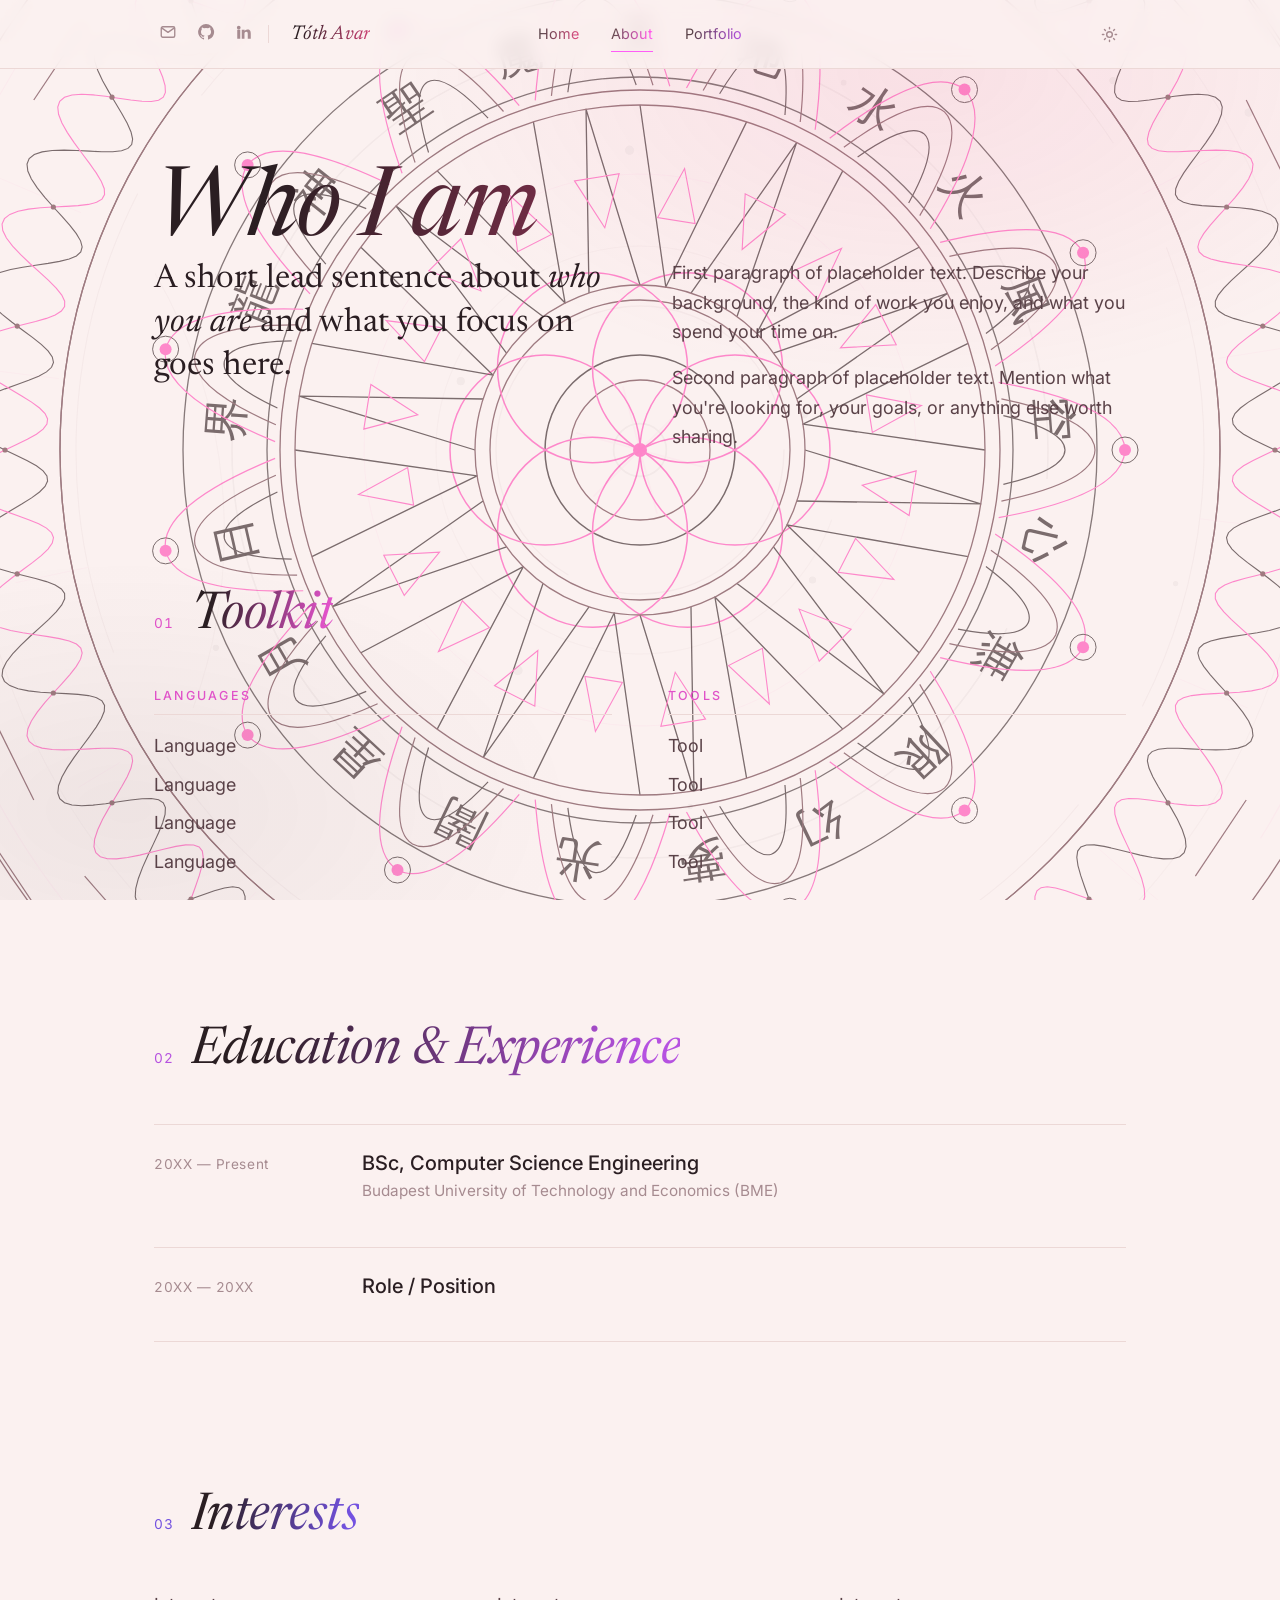
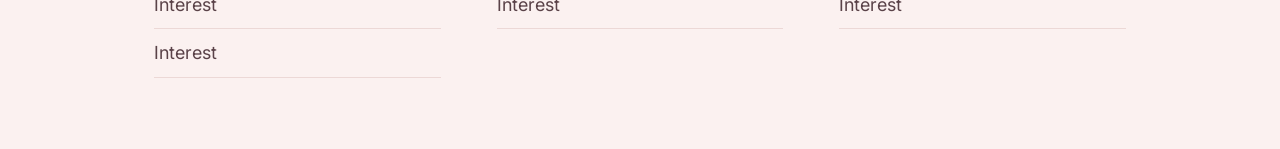
==== about.html @ 6d7e5e9f "feat: split into multi-page site and refine header, gradients, footer Restructure the single-page po" ====
<!DOCTYPE html>
<html lang="en">

<head>
  <meta charset="UTF-8" />
  <meta name="viewport" content="width=device-width, initial-scale=1.0" />
  <meta name="description"
    content="About Tóth Avar — Computer Science Engineering student at BME. Background and toolkit." />
  <title>About — Tóth Avar</title>

  <!-- Set the theme before first paint to avoid a flash of the wrong
       mode. Uses the saved choice, else the OS preference. -->
  <script>
    (function () {
      try {
        var saved = localStorage.getItem("theme");
        var dark = saved
          ? saved === "dark"
          : window.matchMedia("(prefers-color-scheme: dark)").matches;
        document.documentElement.setAttribute(
          "data-theme",
          dark ? "dark" : "light"
        );
      } catch (e) {
        document.documentElement.setAttribute("data-theme", "light");
      }
    })();
  </script>

  <!-- Fonts: Newsreader (italic serif display) + Inter (geometric sans body) -->
  <link rel="preconnect" href="https://fonts.googleapis.com" />
  <link rel="preconnect" href="https://fonts.gstatic.com" crossorigin />
  <link
    href="https://fonts.googleapis.com/css2?family=Inter:wght@400;500;600&family=Newsreader:ital,opsz,wght@1,6..72,400;1,6..72,500;0,6..72,400&display=swap"
    rel="stylesheet" />

  <link rel="stylesheet" href="css/styles.css" />
</head>

<body>
  <!-- Skip link for accessibility -->
  <a class="skip-link" href="#main">Skip to content</a>

  <!-- Ambient palette-matched mandala background, fills the viewport. -->
  <div class="bg-field" aria-hidden="true">
    <div class="mandala">
      <div class="ring ring-1"></div>
      <div class="ring ring-2"></div>
      <div class="ring ring-glyphs"></div>
      <div class="ring ring-3"></div>
      <div class="ring ring-4"></div>
    </div>
    <div class="bg-accent"></div>
  </div>

  <!-- ===== Header / Nav ===== -->
  <header class="site-header" id="top">
    <div class="wrap header-inner">
      <div class="header-left">
        <!-- Quick contact links, kept to the left of the name. -->
        <ul class="header-contact" aria-label="Contact">
          <li>
            <a href="mailto:you@example.com" aria-label="Email" title="you@example.com">
              <svg viewBox="0 0 24 24" width="18" height="18" fill="none" stroke="currentColor" stroke-width="1.8"
                stroke-linecap="round" stroke-linejoin="round" aria-hidden="true">
                <rect x="3" y="5" width="18" height="14" rx="2" />
                <path d="M3.5 6.5l8.5 6 8.5-6" />
              </svg>
            </a>
          </li>
          <li>
            <a href="https://github.com/" target="_blank" rel="noopener" aria-label="GitHub" title="GitHub">
              <svg viewBox="0 0 24 24" width="18" height="18" fill="currentColor" aria-hidden="true">
                <path
                  d="M12 1.5a10.5 10.5 0 0 0-3.32 20.47c.52.1.71-.23.71-.5v-1.76c-2.9.63-3.52-1.4-3.52-1.4-.47-1.2-1.16-1.52-1.16-1.52-.95-.65.07-.64.07-.64 1.05.08 1.6 1.08 1.6 1.08.94 1.6 2.46 1.14 3.06.87.1-.68.37-1.14.67-1.4-2.32-.26-4.76-1.16-4.76-5.16 0-1.14.4-2.07 1.08-2.8-.11-.26-.47-1.33.1-2.76 0 0 .88-.28 2.88 1.07a10 10 0 0 1 5.24 0c2-1.35 2.88-1.07 2.88-1.07.57 1.43.21 2.5.1 2.76.67.73 1.07 1.66 1.07 2.8 0 4.01-2.44 4.89-4.77 5.15.38.33.72.97.72 1.96v2.9c0 .28.19.61.72.5A10.5 10.5 0 0 0 12 1.5z" />
              </svg>
            </a>
          </li>
          <li>
            <a href="https://www.linkedin.com/" target="_blank" rel="noopener" aria-label="LinkedIn" title="LinkedIn">
              <svg viewBox="0 0 24 24" width="18" height="18" fill="currentColor" aria-hidden="true">
                <path
                  d="M4.98 3.5a2.5 2.5 0 1 1 0 5 2.5 2.5 0 0 1 0-5zM3 9h4v12H3zM9 9h3.8v1.64h.05c.53-1 1.83-2.06 3.76-2.06C20.4 8.58 21 10.9 21 14.1V21h-4v-6.1c0-1.46-.03-3.34-2.03-3.34-2.03 0-2.34 1.59-2.34 3.23V21H9z" />
              </svg>
            </a>
          </li>
        </ul>
        <a class="brand gradient-text" href="index.html">
          Tóth Avar
        </a>
      </div>
      <nav class="nav" aria-label="Primary">
        <a href="index.html">Home</a>
        <a href="about.html" aria-current="page">About</a>
        <a href="portfolio.html">Portfolio</a>
      </nav>

      <!-- Theme toggle: compact single-icon button (sun in light mode,
           moon in dark mode) -->
      <button type="button" id="theme-toggle" class="theme-toggle" role="switch" aria-checked="false"
        aria-label="Toggle dark mode" title="Toggle dark mode">
        <span class="theme-toggle-track">
          <span class="theme-toggle-icon theme-toggle-sun" aria-hidden="true">
            <svg viewBox="0 0 24 24" width="17" height="17" fill="none" stroke="currentColor" stroke-width="2"
              stroke-linecap="round">
              <circle cx="12" cy="12" r="4" />
              <path d="M12 2v2M12 20v2M4.9 4.9l1.4 1.4M17.7 17.7l1.4 1.4
                       M2 12h2M20 12h2M4.9 19.1l1.4-1.4M17.7 6.3l1.4-1.4" />
            </svg>
          </span>
          <span class="theme-toggle-icon theme-toggle-moon" aria-hidden="true">
            <svg viewBox="0 0 24 24" width="16" height="16" fill="none" stroke="currentColor" stroke-width="2"
              stroke-linecap="round" stroke-linejoin="round">
              <path d="M21 12.8A9 9 0 1 1 11.2 3a7 7 0 0 0 9.8 9.8z" />
            </svg>
          </span>
        </span>
      </button>
    </div>
  </header>

  <main id="main">
    <!-- ===== About (page intro doubles as the first section — one
         heading, no redundant eyebrow / inner card header) ===== -->
    <section class="page-head wrap" id="about" aria-labelledby="page-title">
      <h1 class="page-title gradient-text reveal italic" id="page-title">Who I am</h1>
      <div class="about-grid">
        <p class="about-lead reveal reveal-left">
          <!-- PLACEHOLDER: a one-sentence summary of who you are. -->
          A short lead sentence about <em>who you are</em> and what you focus
          on goes here.
        </p>
        <div class="about-body reveal reveal-right">
          <p>
            <!-- PLACEHOLDER: first paragraph — your background and interests. -->
            First paragraph of placeholder text. Describe your background, the
            kind of work you enjoy, and what you spend your time on.
          </p>
          <p>
            <!-- PLACEHOLDER: second paragraph — goals or what you're after. -->
            Second paragraph of placeholder text. Mention what you're looking
            for, your goals, or anything else worth sharing.
          </p>
        </div>
      </div>
    </section>

    <!-- ===== Toolkit ===== -->
    <section class="section wrap" id="toolkit" aria-labelledby="toolkit-title">
      <div class="section-head">
        <span class="section-no">01</span>
        <h2 class="section-title gradient-text" id="toolkit-title">Toolkit</h2>
      </div>
      <div class="toolkit">
        <!-- PLACEHOLDER: replace each item below with your own. -->
        <div class="toolkit-col reveal reveal-scale">
          <h3 class="toolkit-label">Languages</h3>
          <ul>
            <!-- PLACEHOLDER: list your languages, one per line. -->
            <li>Language</li>
            <li>Language</li>
            <li>Language</li>
            <li>Language</li>
          </ul>
        </div>
        <div class="toolkit-col reveal reveal-scale">
          <h3 class="toolkit-label">Tools</h3>
          <ul>
            <!-- PLACEHOLDER: list your tools, one per line. -->
            <li>Tool</li>
            <li>Tool</li>
            <li>Tool</li>
            <li>Tool</li>
          </ul>
        </div>
      </div>
    </section>

    <!-- ===== Education ===== -->
    <section class="section wrap" id="education" aria-labelledby="education-title">
      <div class="section-head">
        <span class="section-no">02</span>
        <h2 class="section-title gradient-text" id="education-title">Education &amp; Experience</h2>
      </div>
      <ul class="timeline">
        <li class="timeline-item reveal">
          <div class="timeline-when">20XX — Present</div>
          <div class="timeline-what">
            <h3>BSc, Computer Science Engineering</h3>
            <p class="muted">Budapest University of Technology and Economics (BME)</p>
            <p><!-- PLACEHOLDER: coursework highlights, GPA, focus areas --></p>
          </div>
        </li>
        <li class="timeline-item reveal">
          <div class="timeline-when">20XX — 20XX</div>
          <div class="timeline-what">
            <h3>Role / Position</h3>
            <p class="muted"><!-- PLACEHOLDER: organisation name --></p>
            <p><!-- PLACEHOLDER: what you did and what you learned --></p>
          </div>
        </li>
      </ul>
    </section>

    <!-- ===== Interests ===== -->
    <section class="section wrap" id="interests" aria-labelledby="interests-title">
      <div class="section-head">
        <span class="section-no">03</span>
        <h2 class="section-title gradient-text" id="interests-title">Interests</h2>
      </div>
      <ul class="interests reveal">
        <!-- PLACEHOLDER: list your interests, one per line. -->
        <li>Interest</li>
        <li>Interest</li>
        <li>Interest</li>
        <li>Interest</li>
      </ul>
    </section>
  </main>

  <script src="js/main.js"></script>
</body>

</html>
---- css/styles.css ----
/* ============================================================
   Tóth Avar — Portfolio
   Palette: warm beige / off-white, near-black text, high contrast
   Type: Newsreader (italic serif display) + Inter (sans body)
   ============================================================ */

/* Registered custom property so the accent hue can be smoothly
   interpolated in a keyframe (plain --vars can't tween). */
@property --accent-hue {
  syntax: "<number>";
  inherits: true;
  initial-value: 338;
}

:root {
  /* Color — soft blush / rose, inspired by a pale pink spell-circle.
     Warm near-white base with a faint pink cast, rose-tinted neutrals. */
  --bg: #FBF1F0;
  /* pale blush white */
  --bg-alt: #FEF8F7;
  /* lifted near-white, faint pink */
  --ink: #2A1E22;
  /* deep plum-black, high contrast */
  --ink-soft: #5A4248;
  /* soft mauve-charcoal */
  --muted: #A68B90;
  /* dusty rose-grey for secondary text */
  --line: #ECD8D6;
  /* pale rose hairline */

  /* Living accent: a vivid pink/magenta inspired by the pink->red->blue
     gradient artwork. Base sits around hue 338 (hot pink/magenta) and
     drifts between magenta, red and blush over minutes. */
  --accent-hue: 338;
  --accent-sat: 82%;
  --accent-light: 60%;
  --accent: hsl(var(--accent-hue) var(--accent-sat) var(--accent-light));

  /* Secondary accents, echoing the artwork's full sweep:
     --accent-2: the cool blue-violet from the bottom corner.
     --accent-3: the warm red/coral from the right side.
     Both derive from the drifting hue so they shift in sympathy with
     the primary accent instead of looking pinned-on. */
  --accent-2: hsl(calc(var(--accent-hue) + 250) 78% 62%);
  /* blue-violet */
  --accent-3: hsl(calc(var(--accent-hue) + 20) 85% 60%);
  /* red / coral */
  --accent-soft: hsl(var(--accent-hue) 70% 95%);
  /* pale pink wash */

  /* Type */
  --serif: "Newsreader", Georgia, "Times New Roman", serif;
  --sans: "Inter", system-ui, -apple-system, "Segoe UI", sans-serif;

  /* Layout */
  --maxw: 1100px;
  --gutter: clamp(1.25rem, 5vw, 4rem);

  /* Motion */
  --ease: cubic-bezier(0.22, 1, 0.36, 1);

  /* How long the light <-> dark color crossfade takes */
  --theme-fade: 0.6s;

  color-scheme: light;

  /* The slow hue drift that makes the whole accent palette feel alive. */
  animation: accentDrift 48s ease-in-out infinite alternate;
}

/* ---------- Dark mode ----------
   Palette drawn from the gothic artwork: blackened base, deep oxblood
   reds, and bone/silver line work. High contrast preserved. */
[data-theme="dark"] {
  --bg: #0D0A0B;
  /* near-black, faint warm tint */
  --bg-alt: #16100F;
  /* slightly lifted panel black */
  --ink: #ECE4E2;
  /* bone / silver-white text */
  --ink-soft: #B9A9A6;
  /* dimmed warm grey for secondary text */
  --muted: #6E5B59;
  /* muted mauve-grey */
  --line: #3A2A2A;
  /* dark oxblood hairline */

  /* Deep oxblood crimson, also drifting but kept dark + rich. */
  --accent-hue: 0;
  --accent-sat: 53%;
  --accent-light: 36%;

  /* Dark-mode secondaries: a dusky steel-teal and an antique gold, both
     muted to sit quietly against the near-black gothic palette. */
  --accent-2: hsl(calc(var(--accent-hue) + 185) 24% 52%);
  /* dusky teal */
  --accent-3: hsl(calc(var(--accent-hue) + 36) 46% 52%);
  /* antique gold */
  --accent-soft: hsl(var(--accent-hue) 30% 14%);
  /* dark tinted wash */

  color-scheme: dark;
}

/* The hue sweeps gently in each theme's own neighbourhood, so it never
   leaves the intended palette — just breathes within it. Light mode now
   drifts through the rose range (blush -> rose -> coral). */
@keyframes accentDrift {
  0% {
    --accent-hue: 330;
  }

  50% {
    --accent-hue: 344;
  }

  100% {
    --accent-hue: 356;
  }
}

[data-theme="dark"] {
  animation: accentDriftDark 60s ease-in-out infinite alternate;
}

@keyframes accentDriftDark {
  0% {
    --accent-hue: 356;
  }

  50% {
    --accent-hue: 12;
  }

  100% {
    --accent-hue: 350;
  }
}

@media (prefers-reduced-motion: reduce) {

  :root,
  [data-theme="dark"] {
    animation: none;
  }
}

/* ---------- Reset ---------- */
*,
*::before,
*::after {
  box-sizing: border-box;
}

html {
  scroll-behavior: smooth;
  -webkit-text-size-adjust: 100%;
}

body {
  margin: 0;
  background: var(--bg);
  color: var(--ink);
  font-family: var(--sans);
  font-size: clamp(1rem, 0.95rem + 0.3vw, 1.125rem);
  line-height: 1.65;
  -webkit-font-smoothing: antialiased;
  text-rendering: optimizeLegibility;
  position: relative;
  transition: background-color var(--theme-fade) var(--ease),
    color var(--theme-fade) var(--ease);
}

/* Smoothly crossfade every element's color-ish properties when the
   theme flips. Kept to color/background/border so it never fights the
   existing transform/opacity transitions on buttons, links, etc. */
.theme-transition * {
  transition: background-color var(--theme-fade) var(--ease),
    color var(--theme-fade) var(--ease),
    border-color var(--theme-fade) var(--ease),
    fill var(--theme-fade) var(--ease),
    stroke var(--theme-fade) var(--ease),
    filter var(--theme-fade) var(--ease),
    box-shadow var(--theme-fade) var(--ease) !important;
}

/* ---------- Ambient background layer ---------- */
/* Palette-matched SVG mandala, barely visible, that fills the whole
   viewport and rotates slowly. A warm gradient wash on top keeps the
   beige from ever feeling flat. */
.bg-field {
  position: fixed;
  inset: 0;
  z-index: -1;
  pointer-events: none;
  overflow: hidden;
}

/* Primary mandala: a stack of four concentric ring layers. Each ring
   SVG shares the same canvas and center, so stacked and centered they
   align into one mandala — but each rotates at its own speed. Inner
   rings spin fast, outer rings slow, for differential rotation. */
.mandala {
  position: absolute;
  /* Square box sized to the larger viewport axis so the mandala always
     fills the screen while staying whole and centered. */
  width: 125vmax;
  height: 125vmax;
  top: 50%;
  left: 50%;
  margin-top: -62.5vmax;
  margin-left: -62.5vmax;
  /* Overall opacity knocks the whole mandala back a bit, so the circles
     and line work read fainter on top of each ring's own pulsing. */
  opacity: 0.62;
  transition: filter var(--theme-fade) var(--ease);
}

/* The mandala SVGs are drawn in a warm (terracotta/charcoal) palette.
   A retint filter recolors the whole thing to match the theme, and the
   hue-rotate inside it is ANIMATED so the mandala's colors slowly cycle
   and drift from one tone to another over time. */
[data-theme="light"] .mandala {
  filter: sepia(0.5) saturate(3.4) hue-rotate(300deg) brightness(1.03);
  animation: mandalaHueLight 54s linear infinite;
}

[data-theme="dark"] .mandala {
  filter: invert(1) sepia(0.5) saturate(2.4) hue-rotate(300deg) brightness(0.95);
  animation: mandalaHueDark 64s linear infinite;
}

/* The accent mandala keeps its slow counter-rotation AND gets the hue
   cycle — two animations run together (one drives transform, the other
   filter), so they don't conflict. */
[data-theme="light"] .bg-accent {
  filter: sepia(0.5) saturate(3.4) hue-rotate(300deg) brightness(1.03);
  animation: bgDriftReverse 140s linear infinite,
    mandalaHueLight 54s linear infinite;
}

[data-theme="dark"] .bg-accent {
  filter: invert(1) sepia(0.5) saturate(2.4) hue-rotate(300deg) brightness(0.95);
  animation: bgDriftReverse 140s linear infinite,
    mandalaHueDark 64s linear infinite;
}

/* Sweep the hue-rotate through a full turn so every gradient and stroke
   in the mandala gradually shifts around the color wheel, then loops.
   The base retint (sepia/saturate/brightness) is kept constant. */
@keyframes mandalaHueLight {
  from {
    filter: sepia(0.5) saturate(3.4) hue-rotate(260deg) brightness(1.03);
  }

  to {
    filter: sepia(0.5) saturate(3.4) hue-rotate(620deg) brightness(1.03);
  }
}

@keyframes mandalaHueDark {
  from {
    filter: invert(1) sepia(0.5) saturate(2.4) hue-rotate(260deg) brightness(0.95);
  }

  to {
    filter: invert(1) sepia(0.5) saturate(2.4) hue-rotate(620deg) brightness(0.95);
  }
}

.bg-accent {
  transition: filter var(--theme-fade) var(--ease),
    opacity var(--theme-fade) var(--ease);
}

/* Each ring both spins (rotation) and pulses (opacity). The two
   animations run on different, non-harmonic durations so a ring is
   almost never at the same phase twice, and the four rings are offset
   from each other — together that reads as irregular "waves" of
   transparency washing through the mandala rather than a unified fade.
   Baseline opacity also steps down outward, so the rim stays fainter. */
.ring {
  position: absolute;
  inset: 0;
  background-size: contain;
  background-position: center;
  background-repeat: no-repeat;
  transform-origin: center center;
  animation-timing-function: linear, ease-in-out;
  animation-iteration-count: infinite, infinite;
  animation-direction: normal, alternate;
  will-change: transform, opacity;
}

/* Inner -> fast spin, outer -> slow spin.
   Opacity: inner brighter, outer fainter; each ring pulses on its own
   cycle with a unique delay so the peaks never line up. */
.ring-1 {
  background-image: url("../assets/mandala-l1.svg");
  animation-name: spin, pulse1;
  animation-duration: 55s, 11s;
  animation-delay: 0s, 0s;
}

.ring-2 {
  background-image: url("../assets/mandala-l2.svg");
  animation-name: spin, pulse2;
  animation-duration: 95s, 15s;
  animation-delay: 0s, -4s;
}

/* Ring of decorative CJK glyphs (spell-circle style). Rotates a touch
   slower than ring-2. Uses its own fainter pulse so the kanji stay more
   transparent than the rest of the line work. */
.ring-glyphs {
  background-image: url("../assets/mandala-glyphs.svg");
  animation-name: spin, pulseGlyphs;
  animation-duration: 120s, 17s;
  animation-delay: 0s, -6s;
}

.ring-3 {
  background-image: url("../assets/mandala-l3.svg");
  animation-name: spin, pulse3;
  animation-duration: 150s, 19s;
  animation-delay: 0s, -9s;
}

.ring-4 {
  background-image: url("../assets/mandala-l4.svg");
  animation-name: spin, pulse4;
  animation-duration: 230s, 23s;
  animation-delay: 0s, -2s;
}

/* Secondary abstract mandala — fainter, larger, counter-rotating so the
   two layers never settle into a fixed overlap. Sits above the primary
   mandala but below the gradient wash and all content. */
.bg-accent {
  position: absolute;
  width: 150vmax;
  height: 150vmax;
  top: 50%;
  left: 50%;
  margin-top: -75vmax;
  margin-left: -75vmax;
  background-image: url("../assets/bg-accent.svg");
  background-size: contain;
  background-position: center;
  background-repeat: no-repeat;
  opacity: 0.035;
  transform-origin: center center;
  animation: bgDriftReverse 140s linear infinite;
}

.bg-field::after {
  /* Warm radial glow to add depth to the beige */
  content: "";
  position: absolute;
  inset: 0;
  background:
    radial-gradient(60% 50% at 72% 8%, color-mix(in srgb, var(--accent) 10%, transparent), transparent 70%),
    radial-gradient(50% 40% at 10% 90%, color-mix(in srgb, var(--ink) 6%, transparent), transparent 70%);
}

/* Even rotation; speed is set per-ring via animation-duration. */
@keyframes spin {
  from {
    transform: rotate(0deg);
  }

  to {
    transform: rotate(360deg);
  }
}

/* Opacity "waves". Each ring gets its own range and irregular stops so
   the pulsing never feels mechanical, and ranges drop outward (ring-1
   brightest, ring-4 faintest). Runs with animation-direction: alternate,
   so these only need to describe the 0% -> 100% half of each cycle. */
@keyframes pulse1 {
  0% {
    opacity: 0.085;
  }

  35% {
    opacity: 0.13;
  }

  70% {
    opacity: 0.06;
  }

  100% {
    opacity: 0.11;
  }
}

@keyframes pulse2 {
  0% {
    opacity: 0.07;
  }

  40% {
    opacity: 0.11;
  }

  65% {
    opacity: 0.045;
  }

  100% {
    opacity: 0.09;
  }
}

/* Fainter pulse for the kanji ring — kept noticeably more transparent
   than the surrounding line work. */
@keyframes pulseGlyphs {
  0% {
    opacity: 0.03;
  }

  45% {
    opacity: 0.055;
  }

  70% {
    opacity: 0.022;
  }

  100% {
    opacity: 0.045;
  }
}

@keyframes pulse3 {
  0% {
    opacity: 0.05;
  }

  30% {
    opacity: 0.085;
  }

  75% {
    opacity: 0.035;
  }

  100% {
    opacity: 0.07;
  }
}

@keyframes pulse4 {
  0% {
    opacity: 0.035;
  }

  45% {
    opacity: 0.065;
  }

  60% {
    opacity: 0.025;
  }

  100% {
    opacity: 0.05;
  }
}

@keyframes bgDriftReverse {
  from {
    transform: rotate(0deg);
  }

  to {
    transform: rotate(-360deg);
  }
}

h1,
h2,
h3 {
  margin: 0;
  font-weight: 500;
  line-height: 1.05;
}

p {
  margin: 0 0 1rem;
}

ul,
ol {
  margin: 0;
  padding: 0;
  list-style: none;
}

a {
  color: inherit;
  text-decoration: none;
}

em {
  font-style: italic;
}

.italic {
  font-family: var(--serif);
  font-style: italic;
}

/* ---------- Layout helpers ---------- */
.wrap {
  width: 100%;
  max-width: var(--maxw);
  margin-inline: auto;
  padding-inline: var(--gutter);
}

.skip-link {
  position: absolute;
  left: -999px;
  top: 0;
  background: var(--ink);
  color: var(--bg);
  padding: 0.6rem 1rem;
  z-index: 100;
}

.skip-link:focus {
  left: 1rem;
  top: 1rem;
}

/* ---------- Header ---------- */
.site-header {
  position: sticky;
  top: 0;
  z-index: 50;
  background: color-mix(in srgb, var(--bg) 85%, transparent);
  backdrop-filter: saturate(140%) blur(8px);
  border-bottom: 1px solid var(--line);
}

/* Three equal-weight zones: name + contact on the left, the 3 nav links
   dead-center, the theme toggle on the right. A 1fr/auto/1fr grid keeps
   the nav centered on the viewport regardless of how wide the side zones
   are, and the equal 1fr sides give the left and right matching space. */
.header-inner {
  display: grid;
  grid-template-columns: 1fr auto 1fr;
  align-items: center;
  height: 68px;
}

/* Left cluster: quick contact icon links sit to the LEFT of the brand
   name, then the name. Aligned to the start of its (left) grid column. */
.header-left {
  display: flex;
  align-items: center;
  justify-content: flex-start;
  gap: clamp(0.75rem, 2vw, 1.4rem);
}

.header-contact {
  display: flex;
  align-items: center;
  gap: 0.65rem;
}

/* Small, muted icon links. They sit quietly next to the name and only
   pick up the accent on hover/focus, so they add utility without
   competing with the brand. */
.header-contact a {
  display: inline-flex;
  align-items: center;
  justify-content: center;
  color: var(--muted);
  border-radius: 8px;
  padding: 0.3rem;
  transition: color 0.25s var(--ease), background-color 0.25s var(--ease),
    transform 0.25s var(--ease);
}

.header-contact a:hover {
  color: var(--accent);
  background-color: color-mix(in srgb, var(--accent) 10%, transparent);
  transform: translateY(-1px);
}

.header-contact a:focus-visible {
  outline: 2px solid var(--accent);
  outline-offset: 2px;
}

/* A faint divider between the icons and the name. */
.header-contact::after {
  content: "";
  align-self: stretch;
  width: 1px;
  margin-block: 0.4rem;
  background: var(--line);
}

.brand {
  font-family: var(--serif);
  font-style: italic;
  font-size: 1.25rem;
  letter-spacing: 0.01em;
}

.nav {
  display: flex;
  gap: clamp(1rem, 2.5vw, 2.25rem);
  font-size: 0.9rem;
}

/* Each nav link is a gradient tinted toward the accent of the section it
   points to. The links use the same continuous hue ramp as the sections,
   so the top bar flows through the same color journey (pink -> orchid ->
   violet -> blue-violet) that scrolling the page does. */
.nav a {
  --link-accent: hsl(var(--accent-hue) 70% 60%);
  position: relative;
  padding: 0.25rem 0;
  background-image: linear-gradient(100deg,
      var(--ink-soft) 15%,
      var(--link-accent) 95%);
  -webkit-background-clip: text;
  background-clip: text;
  color: transparent;
  transition: filter 0.25s var(--ease);
}

.nav a:nth-child(2) {
  --link-accent: hsl(calc(var(--accent-hue) + 332) 70% 60%);
}

.nav a:nth-child(3) {
  --link-accent: hsl(calc(var(--accent-hue) + 304) 70% 60%);
}

.nav a:nth-child(4) {
  --link-accent: hsl(calc(var(--accent-hue) + 276) 70% 60%);
}

.nav a:nth-child(5) {
  --link-accent: hsl(calc(var(--accent-hue) + 248) 70% 60%);
}

.nav a::after {
  content: "";
  position: absolute;
  left: 0;
  bottom: -2px;
  width: 100%;
  height: 1px;
  /* Underline uses the same per-link accent. */
  background: var(--link-accent);
  transform: scaleX(0);
  transform-origin: left;
  transition: transform 0.3s var(--ease);
}

.nav a:hover {
  /* Brighten the gradient a touch on hover. */
  filter: brightness(1.18) saturate(1.1);
}

.nav a:hover::after {
  transform: scaleX(1);
}

/* Current page: keep its underline permanently drawn and brighten the
   link a touch so the active tab reads as selected across pages. */
.nav a[aria-current="page"] {
  filter: brightness(1.18) saturate(1.1);
}

.nav a[aria-current="page"]::after {
  transform: scaleX(1);
}

@media (max-width: 620px) {
  .nav {
    display: none;
  }
}

/* ---------- Theme toggle (compact single-icon button) ----------
   A small, quiet icon button that matches the weight of the social icons
   on the left — it shows the sun in light mode and the moon in dark mode
   (one at a time, crossfaded), so it never steals focus from the name
   and nav the way a big bright pill did. */
.theme-toggle {
  /* Right zone of the header grid — pin to the right edge of its column. */
  justify-self: end;
  width: 34px;
  height: 34px;
  padding: 0;
  display: inline-flex;
  align-items: center;
  justify-content: center;
  border: none;
  background: none;
  color: var(--muted);
  cursor: pointer;
  border-radius: 8px;
  transition: color 0.25s var(--ease), background-color 0.25s var(--ease);
}

.theme-toggle:hover {
  color: var(--accent);
  background-color: color-mix(in srgb, var(--accent) 10%, transparent);
}

.theme-toggle:focus-visible {
  outline: 2px solid var(--accent);
  outline-offset: 2px;
}

/* The two icons are stacked in the same spot; only the one for the
   current theme is shown. */
.theme-toggle-icon {
  grid-area: 1 / 1;
  display: inline-flex;
  transition: opacity 0.3s var(--ease), transform 0.3s var(--ease);
}

.theme-toggle-track {
  display: grid;
  place-items: center;
  line-height: 0;
}

/* Light mode: show sun, hide moon. */
.theme-toggle-sun {
  opacity: 1;
  transform: none;
}

.theme-toggle-moon {
  opacity: 0;
  transform: scale(0.6) rotate(-30deg);
}

/* Dark mode: show moon, hide sun. */
[data-theme="dark"] .theme-toggle-sun {
  opacity: 0;
  transform: scale(0.6) rotate(30deg);
}

[data-theme="dark"] .theme-toggle-moon {
  opacity: 1;
  transform: none;
}

@media (prefers-reduced-motion: reduce) {
  .theme-toggle-icon {
    transition: opacity 0.001s;
    transform: none;
  }
}

/* ---------- Hero ---------- */
.hero {
  padding-top: clamp(4rem, 12vh, 9rem);
  padding-bottom: clamp(3rem, 10vh, 7rem);
}

.eyebrow {
  font-size: 0.8rem;
  letter-spacing: 0.22em;
  text-transform: uppercase;
  color: var(--accent-2);
  margin-bottom: 1.5rem;
  display: inline-flex;
  align-items: center;
  gap: 0.6rem;
  transition: color var(--theme-fade) var(--ease);
}

/* A small accent tick before the eyebrow label for a crafted detail.
   Uses an explicit accent color (not currentColor) because the eyebrow
   text itself is now gradient-clipped and its color is transparent. */
.eyebrow::before {
  content: "";
  width: 1.6rem;
  height: 1px;
  background: var(--accent-2);
  opacity: 0.7;
}

.hero-title {
  font-family: var(--serif);
  font-weight: 400;
  font-size: clamp(3.5rem, 14vw, 10rem);
  line-height: 0.9;
  letter-spacing: -0.02em;
  margin-bottom: 2rem;
}

.hero-title .line {
  display: block;
}

.hero-title .italic {
  font-style: italic;
  /* Your first name "Avar": a clear two-tone wash — the normal ink
     easing into the accent across the word. Uses --grad-b (the same
     bright, theme-tuned accent as the brand/headers) so it stays
     clearly visible in dark mode, where the raw --accent is too dark
     against the near-black background. */
  background: linear-gradient(102deg,
      var(--grad-a) 0%,
      var(--grad-b) 75%);
  /* Exactly fill the word (no oversized sliding window that would park
     the visible part on the pale ink end and hide the color). */
  background-size: 100% 100%;
  -webkit-background-clip: text;
  background-clip: text;
  color: transparent;
  padding-top: 0.08em;
  /* Only the intro rise animates. The gradient itself is static so it is
     always clearly visible rather than sweeping in and out of view. */
  animation: heroRise 1s var(--ease) 0.45s forwards;
}

/* ---------- Reusable subtle gradient text ----------
   A gentle, palette-matched gradient for key text (top bar, eyebrow,
   first name, section headers). Not neon — it only drifts between the
   normal text ink and a soft accent, so it reads as a tasteful tint
   that slowly shifts. Light mode leans pink; dark mode mixes a muted
   green and rose for a cooler cast. */
.gradient-text {
  /* A clean two-tone blend: the normal ink easing into a clearly
     visible accent. One smooth transition (not a rainbow), so it reads
     as an intentional tint rather than a cheap multi-color gradient. */
  background-image: linear-gradient(100deg,
      var(--grad-a) 10%,
      var(--grad-b) 88%);
  /* Only mildly oversized, so the two-tone stays clearly visible across
     the whole word at every point of the drift (no flat moment). */
  background-size: 130% 100%;
  -webkit-background-clip: text;
  background-clip: text;
  color: transparent;
  /* Padding so tall serif ascenders (top of a "T", accents like ó)
     aren't clipped by the text background box. */
  padding-top: 0.08em;
  animation: gradientShift 16s ease-in-out infinite alternate;
}

/* Light mode: ink easing into a visible rose accent. */
:root {
  --grad-a: var(--ink);
  --grad-b: var(--accent);
}

/* Dark mode: bone easing into a rich darkish pink-red (crimson-rose),
   matching the warm red palette rather than a clashing green. */
[data-theme="dark"] {
  --grad-a: var(--ink);
  --grad-b: hsl(344 62% 56%);
}

@keyframes gradientShift {
  from {
    background-position: 0% 50%;
  }

  to {
    background-position: 100% 50%;
  }
}

.hero-lead {
  max-width: 40ch;
  font-size: clamp(1.1rem, 1rem + 0.6vw, 1.4rem);
  color: var(--ink-soft);
  margin-bottom: 0;
}

/* ---------- Sections ---------- */
/* No boxes or borders: sections are separated purely by generous
   whitespace and their numbered headers (01, 02, ...). This keeps the
   sacred-geometry background from clashing with card outlines. */
.section {
  padding-block: clamp(3rem, 8vh, 5.5rem);
}

.section-head {
  display: flex;
  align-items: baseline;
  gap: 1rem;
  margin-bottom: clamp(2rem, 5vh, 3.5rem);
}

/* Each section carries one accent that both its number and its header
   gradient use, so a header always ends in the same color as the number
   beside it.

   The accents form one CONTINUOUS hue ramp down the page: each section's
   color is the drifting base hue minus a progressive offset, so scrolling
   glides smoothly from the warm magenta-pink at the top through to the
   cool blue-violet at the bottom — adjacent sections are always close in
   color. Built from --accent-hue so it still breathes with the live
   palette. */
.section {
  --sec-sat: 70%;
  --sec-light: 60%;
  --sec-accent: hsl(var(--sec-hue) var(--sec-sat) var(--sec-light));
}

/* Smooth ramp stepping backward through the wheel. We ADD (360 - offset)
   instead of subtracting, so the hue value never goes negative — a
   negative hue made some engines reject the hsl() and the header (which
   is gradient-clipped to transparent) vanished entirely. Hue wraps mod
   360, so these land on the same colors as -28, -56, -84, -112 would. */
.section:nth-of-type(1) {
  --sec-hue: var(--accent-hue);
}

.section:nth-of-type(2) {
  --sec-hue: calc(var(--accent-hue) + 332);
}

.section:nth-of-type(3) {
  --sec-hue: calc(var(--accent-hue) + 304);
}

.section:nth-of-type(4) {
  --sec-hue: calc(var(--accent-hue) + 276);
}

.section:nth-of-type(5) {
  --sec-hue: calc(var(--accent-hue) + 248);
}

.section-no {
  font-size: 0.85rem;
  letter-spacing: 0.1em;
  color: var(--sec-accent);
  font-variant-numeric: tabular-nums;
  transition: color var(--theme-fade) var(--ease);
}

.section-title {
  font-family: var(--serif);
  font-style: italic;
  font-weight: 400;
  font-size: clamp(2rem, 1.5rem + 2.5vw, 3.25rem);
  letter-spacing: -0.01em;
}

/* Section headers: a clean, visible two-tone — the normal ink easing
   into this section's own accent (the same color as the number beside
   it). Static (no drift) so large display type stays refined. */
.section-title.gradient-text {
  background-image: linear-gradient(100deg,
      var(--grad-a) 15%,
      var(--sec-accent) 92%);
  background-size: 100% 100%;
  animation: none;
}

/* ---------- About ---------- */
.about-grid {
  display: grid;
  grid-template-columns: 1fr 1fr;
  gap: clamp(1.5rem, 5vw, 4rem);
  align-items: start;
}

.about-lead {
  font-family: var(--serif);
  font-size: clamp(1.4rem, 1.1rem + 1.4vw, 2.1rem);
  line-height: 1.3;
  color: var(--ink);
}

.about-body {
  color: var(--ink-soft);
}

@media (max-width: 760px) {
  .about-grid {
    grid-template-columns: 1fr;
  }
}

/* ---------- Projects ---------- */
.projects {
  display: grid;
  gap: 0;
}

.project {
  position: relative;
  display: grid;
  grid-template-columns: auto 1fr;
  gap: clamp(1rem, 4vw, 3rem);
  padding: clamp(1.5rem, 3.5vh, 2.4rem) clamp(1.1rem, 2.5vw, 2rem);
  /* squircle: large smooth radius */
  border-radius: 26px;
  background: transparent;
  box-shadow: 0 0 0 1px transparent;
  overflow: hidden;
  isolation: isolate;
  transition: background-color 0.45s var(--ease), box-shadow 0.45s var(--ease),
    transform 0.45s var(--ease);
}

/* Thin divider between cards, drawn as a line that fades on hover so the
   list still reads as a rhythm but the hovered item becomes its own card. */
.project::after {
  content: "";
  position: absolute;
  left: clamp(1.1rem, 2.5vw, 2rem);
  right: clamp(1.1rem, 2.5vw, 2rem);
  top: 0;
  height: 1px;
  background: var(--line);
  transition: opacity 0.4s var(--ease);
}

.project:first-child::after {
  opacity: 0;
}

.project:hover {
  background-color: color-mix(in srgb, var(--bg-alt) 55%, transparent);
  box-shadow: 0 10px 30px -12px color-mix(in srgb, var(--ink) 28%, transparent),
    0 0 0 1px color-mix(in srgb, var(--accent) 22%, transparent);
  transform: translateY(-2px);
}

.project:hover::after,
.project:hover+.project::after {
  opacity: 0;
}

/* ---- Floating bubbles (only animate while hovered) ---- */
.project-bubbles {
  position: absolute;
  inset: 0;
  z-index: -1;
  pointer-events: none;
  overflow: hidden;
  border-radius: inherit;
}

.bubble {
  position: absolute;
  bottom: -40px;
  border-radius: 50%;
  background: radial-gradient(circle at 35% 30%,
      color-mix(in srgb, var(--accent) 55%, transparent),
      color-mix(in srgb, var(--accent) 12%, transparent) 70%,
      transparent 72%);
  will-change: transform, opacity;
  /* Idle state: parked at the bottom, fully invisible. No animation runs
     until the card gains .is-hovering, so every bubble always begins its
     float fresh from 0% (bottom, scale 0, opacity 0) on hover. */
  opacity: 0;
  animation-name: bubbleFloat;
  animation-timing-function: ease-in;
  animation-iteration-count: infinite;
  animation-play-state: paused;
}

/* .is-hovering is toggled by JS on mouseenter/leave. Using a class (not
   :hover) lets us re-trigger the animation from the start each time. */
.project.is-hovering .bubble {
  animation-play-state: running;
}

.bubble:nth-child(1) {
  left: 8%;
  width: 26px;
  height: 26px;
  animation-duration: 7s;
  animation-delay: 0s;
}

.bubble:nth-child(2) {
  left: 22%;
  width: 14px;
  height: 14px;
  animation-duration: 5.5s;
  animation-delay: 0.8s;
}

.bubble:nth-child(3) {
  left: 38%;
  width: 34px;
  height: 34px;
  animation-duration: 9s;
  animation-delay: 0.3s;
}

.bubble:nth-child(4) {
  left: 55%;
  width: 18px;
  height: 18px;
  animation-duration: 6.5s;
  animation-delay: 1.4s;
}

.bubble:nth-child(5) {
  left: 70%;
  width: 24px;
  height: 24px;
  animation-duration: 8s;
  animation-delay: 0.5s;
}

.bubble:nth-child(6) {
  left: 84%;
  width: 12px;
  height: 12px;
  animation-duration: 5s;
  animation-delay: 1.1s;
}

.bubble:nth-child(7) {
  left: 93%;
  width: 20px;
  height: 20px;
  animation-duration: 7.5s;
  animation-delay: 0.2s;
}

/* Slight per-bubble hue offsets so they shimmer as a cluster of related
   tones rather than identical dots — layered on top of the global drift. */
.bubble:nth-child(2) {
  filter: hue-rotate(14deg);
}

.bubble:nth-child(3) {
  filter: hue-rotate(-10deg);
}

.bubble:nth-child(5) {
  filter: hue-rotate(22deg);
}

.bubble:nth-child(6) {
  filter: hue-rotate(-18deg);
}

@keyframes bubbleFloat {
  0% {
    transform: translateY(0) translateX(0) scale(0.6);
    opacity: 0;
  }

  12% {
    opacity: 0.8;
  }

  50% {
    transform: translateY(-120px) translateX(14px) scale(1);
  }

  80% {
    opacity: 0.5;
  }

  100% {
    transform: translateY(-240px) translateX(-10px) scale(0.9);
    opacity: 0;
  }
}

.project-index {
  font-size: 0.85rem;
  color: var(--muted);
  font-variant-numeric: tabular-nums;
  padding-top: 0.4rem;
}

.project-title {
  font-size: clamp(1.6rem, 1.2rem + 1.8vw, 2.6rem);
  font-weight: 400;
  margin-bottom: 0.5rem;
  /* Project titles use the SAME restrained wash as the headers: the
     normal ink easing into a single accent (not a two-color sweep, which
     read as too "gradienty"). The only thing that varies is --proj-hue,
     stepped FORWARD per card from the live base hue, so the titles still
     read as an ordered progression down the list (project 1 -> 2 -> 3)
     while each one looks like a tasteful ink->accent tint. All offsets
     ADD to the hue (never subtract), so no negative-hue parse bug. */
  --proj-hue: var(--accent-hue);
  --proj-accent: hsl(var(--proj-hue) 70% 60%);
  background-image: linear-gradient(100deg,
      var(--grad-a) 15%,
      var(--proj-accent) 92%);
  background-size: 100% 100%;
  -webkit-background-clip: text;
  background-clip: text;
  color: transparent;
  /* Serif ascenders / accents clear the clip box. */
  padding-top: 0.06em;
  width: fit-content;
}

/* Step each card's base hue forward so the sequence progresses. */
.projects>li:nth-child(1) .project-title {
  --proj-hue: var(--accent-hue);
}

.projects>li:nth-child(2) .project-title {
  --proj-hue: calc(var(--accent-hue) + 30);
}

.projects>li:nth-child(3) .project-title {
  --proj-hue: calc(var(--accent-hue) + 60);
}

.projects>li:nth-child(4) .project-title {
  --proj-hue: calc(var(--accent-hue) + 90);
}

.project-meta {
  font-size: 0.85rem;
  letter-spacing: 0.04em;
  text-transform: uppercase;
  color: var(--muted);
  margin-bottom: 1rem;
}

.project-desc {
  max-width: 60ch;
  color: var(--ink-soft);
}

.project-tags {
  display: flex;
  flex-wrap: wrap;
  gap: 0.5rem;
  margin: 1.25rem 0;
}

.project-tags li {
  font-size: 0.78rem;
  letter-spacing: 0.03em;
  padding: 0.25rem 0.7rem;
  border: 1px solid var(--line);
  border-radius: 100px;
  color: var(--ink-soft);
}

.project-links {
  display: flex;
  gap: 1.5rem;
}

.project-links a {
  font-size: 0.9rem;
  font-weight: 500;
  border-bottom: 1px solid transparent;
  transition: border-color 0.25s var(--ease), color 0.25s var(--ease);
}

.project-links a:hover {
  border-color: var(--accent-3);
  color: var(--accent-3);
}

@media (max-width: 560px) {
  .project {
    grid-template-columns: 1fr;
  }

  .project-index {
    display: none;
  }
}

/* ---------- Toolkit ---------- */
.toolkit {
  display: grid;
  grid-template-columns: repeat(2, 1fr);
  gap: clamp(1.5rem, 5vw, 3.5rem);
}

.toolkit-label {
  font-size: 0.78rem;
  letter-spacing: 0.18em;
  text-transform: uppercase;
  /* Match the Toolkit section's own accent (same color as the header
     and the "03" number above). */
  color: var(--sec-accent);
  margin-bottom: 1rem;
  padding-bottom: 0.75rem;
  border-bottom: 1px solid var(--line);
}

.toolkit-col ul {
  display: grid;
  gap: 0.55rem;
}

.toolkit-col li {
  color: var(--ink-soft);
}

.muted {
  color: var(--muted);
  font-size: 0.85em;
}

@media (max-width: 680px) {
  .toolkit {
    grid-template-columns: 1fr;
  }
}

/* ---------- Interests ----------
   Its own section beneath Education. A simple responsive multi-column
   list of items, matching the muted editorial tone of the toolkit. */
.interests {
  display: grid;
  grid-template-columns: repeat(auto-fit, minmax(14rem, 1fr));
  gap: 0.55rem clamp(1.5rem, 5vw, 3.5rem);
}

.interests li {
  color: var(--ink-soft);
  padding-bottom: 0.55rem;
  border-bottom: 1px solid var(--line);
}

/* ---------- Timeline ---------- */
.timeline {
  display: grid;
  gap: 0;
}

.timeline-item {
  display: grid;
  grid-template-columns: 160px 1fr;
  gap: clamp(1rem, 4vw, 3rem);
  padding-block: 1.75rem;
  border-top: 1px solid var(--line);
}

.timeline-item:last-child {
  border-bottom: 1px solid var(--line);
}

.timeline-when {
  font-size: 0.85rem;
  letter-spacing: 0.04em;
  color: var(--muted);
  font-variant-numeric: tabular-nums;
}

.timeline-what h3 {
  font-size: 1.25rem;
  margin-bottom: 0.25rem;
}

@media (max-width: 560px) {
  .timeline-item {
    grid-template-columns: 1fr;
    gap: 0.5rem;
  }
}

/* ---------- Contact ---------- */
/* ---------- Footer ---------- */
/* ---------- Scroll reveal ---------- */
.reveal {
  opacity: 0;
  transform: translateY(22px);
  filter: blur(6px);
  transition: opacity 0.8s var(--ease), transform 0.8s var(--ease),
    filter 0.8s var(--ease);
  will-change: opacity, transform, filter;
}

.reveal.is-visible {
  opacity: 1;
  transform: none;
  filter: blur(0);
}

/* Directional reveal variants for more editorial rhythm */
.reveal-left {
  transform: translateX(-28px);
}

.reveal-right {
  transform: translateX(28px);
}

.reveal-scale {
  transform: scale(0.96);
  filter: blur(4px);
}

.reveal-left.is-visible,
.reveal-right.is-visible,
.reveal-scale.is-visible {
  transform: none;
}

/* ---------- Hero intro sequence ---------- */
/* Each hero element rises in on load, staggered. */
.hero .eyebrow,
.hero-title .line,
.hero-lead {
  opacity: 0;
  transform: translateY(26px);
  animation: heroRise 1s var(--ease) forwards;
}

.hero .eyebrow {
  animation-delay: 0.15s;
}

.hero-title .line:nth-child(1) {
  animation-delay: 0.3s;
}

.hero-title .line:nth-child(2) {
  animation-delay: 0.45s;
}

.hero-lead {
  animation-delay: 0.6s;
}

@keyframes heroRise {
  from {
    opacity: 0;
    transform: translateY(26px);
    filter: blur(8px);
  }

  to {
    opacity: 1;
    transform: none;
    filter: blur(0);
  }
}

/* ---------- Micro-interactions ---------- */
/* Project rows nudge their title sideways on hover */
.project .project-title {
  transition: transform 0.4s var(--ease), color 0.4s var(--ease);
}

.project:hover .project-title {
  transform: translateX(8px);
}

.project-tags li {
  transition: border-color 0.3s var(--ease), color 0.3s var(--ease);
}

.project:hover .project-tags li {
  border-color: var(--muted);
}

/* Brand mark subtle shift on hover */
.brand {
  transition: letter-spacing 0.4s var(--ease);
}

.brand:hover {
  letter-spacing: 0.04em;
}

@media (prefers-reduced-motion: reduce) {
  html {
    scroll-behavior: auto;
  }

  .reveal,
  .reveal-left,
  .reveal-right,
  .reveal-scale {
    opacity: 1;
    transform: none;
    filter: none;
    transition: none;
  }

  .hero .eyebrow,
  .hero-title .line,
  .hero-lead {
    opacity: 1;
    transform: none;
    animation: none;
  }

  /* Stop the name sheen and restore a solid, fully-visible color. */
  .hero-title .italic {
    animation: none;
    background: none;
    -webkit-background-clip: border-box;
    background-clip: border-box;
    color: var(--ink-soft);
  }

  /* Stop the gradient drift and restore a solid, fully-visible color on
     all gradient-clipped text. !important beats the themed animation
     rules that have higher specificity. The project titles are
     gradient-clipped too (though static), so restore them here as well. */
  .gradient-text,
  .project-title {
    animation: none !important;
    background: none;
    -webkit-background-clip: border-box;
    background-clip: border-box;
    color: var(--ink);
  }

  .ring,
  .bg-accent,
  .mandala {
    /* !important so this beats the themed [data-theme] .mandala rules
       that also set an animation (higher selector specificity). */
    animation: none !important;
  }

  /* No pulse animation to supply opacity, so set sensible static values
     (still stepping down outward) for the reduced-motion case. */
  .ring-1 {
    opacity: 0.1;
  }

  .ring-2 {
    opacity: 0.08;
  }

  .ring-glyphs {
    opacity: 0.04;
  }

  .ring-3 {
    opacity: 0.06;
  }

  .ring-4 {
    opacity: 0.045;
  }

  .project:hover .project-title {
    transform: none;
  }

  .project:hover {
    transform: none;
  }

  .bubble {
    animation: none;
    display: none;
  }
}

/* ============================================================
   Multi-page additions
   The site is split across Home (index.html), About (about.html)
   and Portfolio (portfolio.html). These share this stylesheet, so
   the design system, color ramp and background all stay identical.
   ============================================================ */

/* ---------- Page header (About / Portfolio) ----------
   A lighter-weight hero for interior pages: the small gradient eyebrow
   label plus one large italic serif title, echoing the home hero but
   shorter so the content below leads. */
.page-head {
  padding-top: clamp(3rem, 10vh, 7rem);
  padding-bottom: clamp(1.5rem, 5vh, 3rem);
}

.page-title {
  font-family: var(--serif);
  font-weight: 400;
  font-size: clamp(2.6rem, 2rem + 5vw, 6rem);
  line-height: 0.95;
  letter-spacing: -0.02em;
}

/* Page titles ("Who I am", "Selected work") get the same clean two-tone
   wash as the section headers: ink easing into the live accent (--grad-b),
   i.e. the START of the palette ramp (pink/magenta in light, crimson-rose
   in dark). Static (no drift) and exactly word-filling so large display
   type stays refined and always clearly visible — same discipline as the
   section titles and the "Avar" name. */
.page-title.gradient-text {
  background-image: linear-gradient(100deg,
      var(--grad-a) 12%,
      var(--grad-b) 90%);
  background-size: 100% 100%;
  animation: none;
}

/* ---------- Home: summary ----------
   A short written summary on the landing page. (Contact links now live in
   the top bar, to the left of the name, so there's no contact column
   here anymore.) */
/* The summary flows straight on from the hero, so it only needs a little
   breathing room below (not full section padding) — it's no longer its
   own numbered section. Kept modest so the short Home page doesn't leave a
   big empty band above the footer. */
.home-intro {
  padding-bottom: clamp(1.5rem, 4vh, 2.5rem);
}

.home-grid {
  display: grid;
  gap: clamp(1.5rem, 5vw, 4rem);
  align-items: start;
}

.home-summary {
  font-family: var(--serif);
  font-size: clamp(1.3rem, 1.05rem + 1.2vw, 1.9rem);
  line-height: 1.35;
  color: var(--ink);
  max-width: 48ch;
}

/* In-flow links inside the summary pick up the live accent so they match
   the rest of the color journey rather than looking pasted in. (This
   block is no longer a .section, so it uses --accent directly rather
   than a per-section --sec-accent.) */
.home-summary a {
  color: var(--accent);
  border-bottom: 1px solid color-mix(in srgb, var(--accent) 45%, transparent);
  transition: border-color 0.25s var(--ease), color 0.25s var(--ease);
}

.home-summary a:hover {
  border-color: var(--accent);
  filter: brightness(1.1);
}

/* ---------- Reduced-motion fallback for the page title ----------
   .page-title itself isn't gradient-clipped (the eyebrow above it is,
   and that's already handled by the shared .gradient-text fallback), so
   just neutralise its reveal transform here for consistency. */
@media (prefers-reduced-motion: reduce) {
  .page-title {
    opacity: 1;
    transform: none;
    filter: none;
  }
}
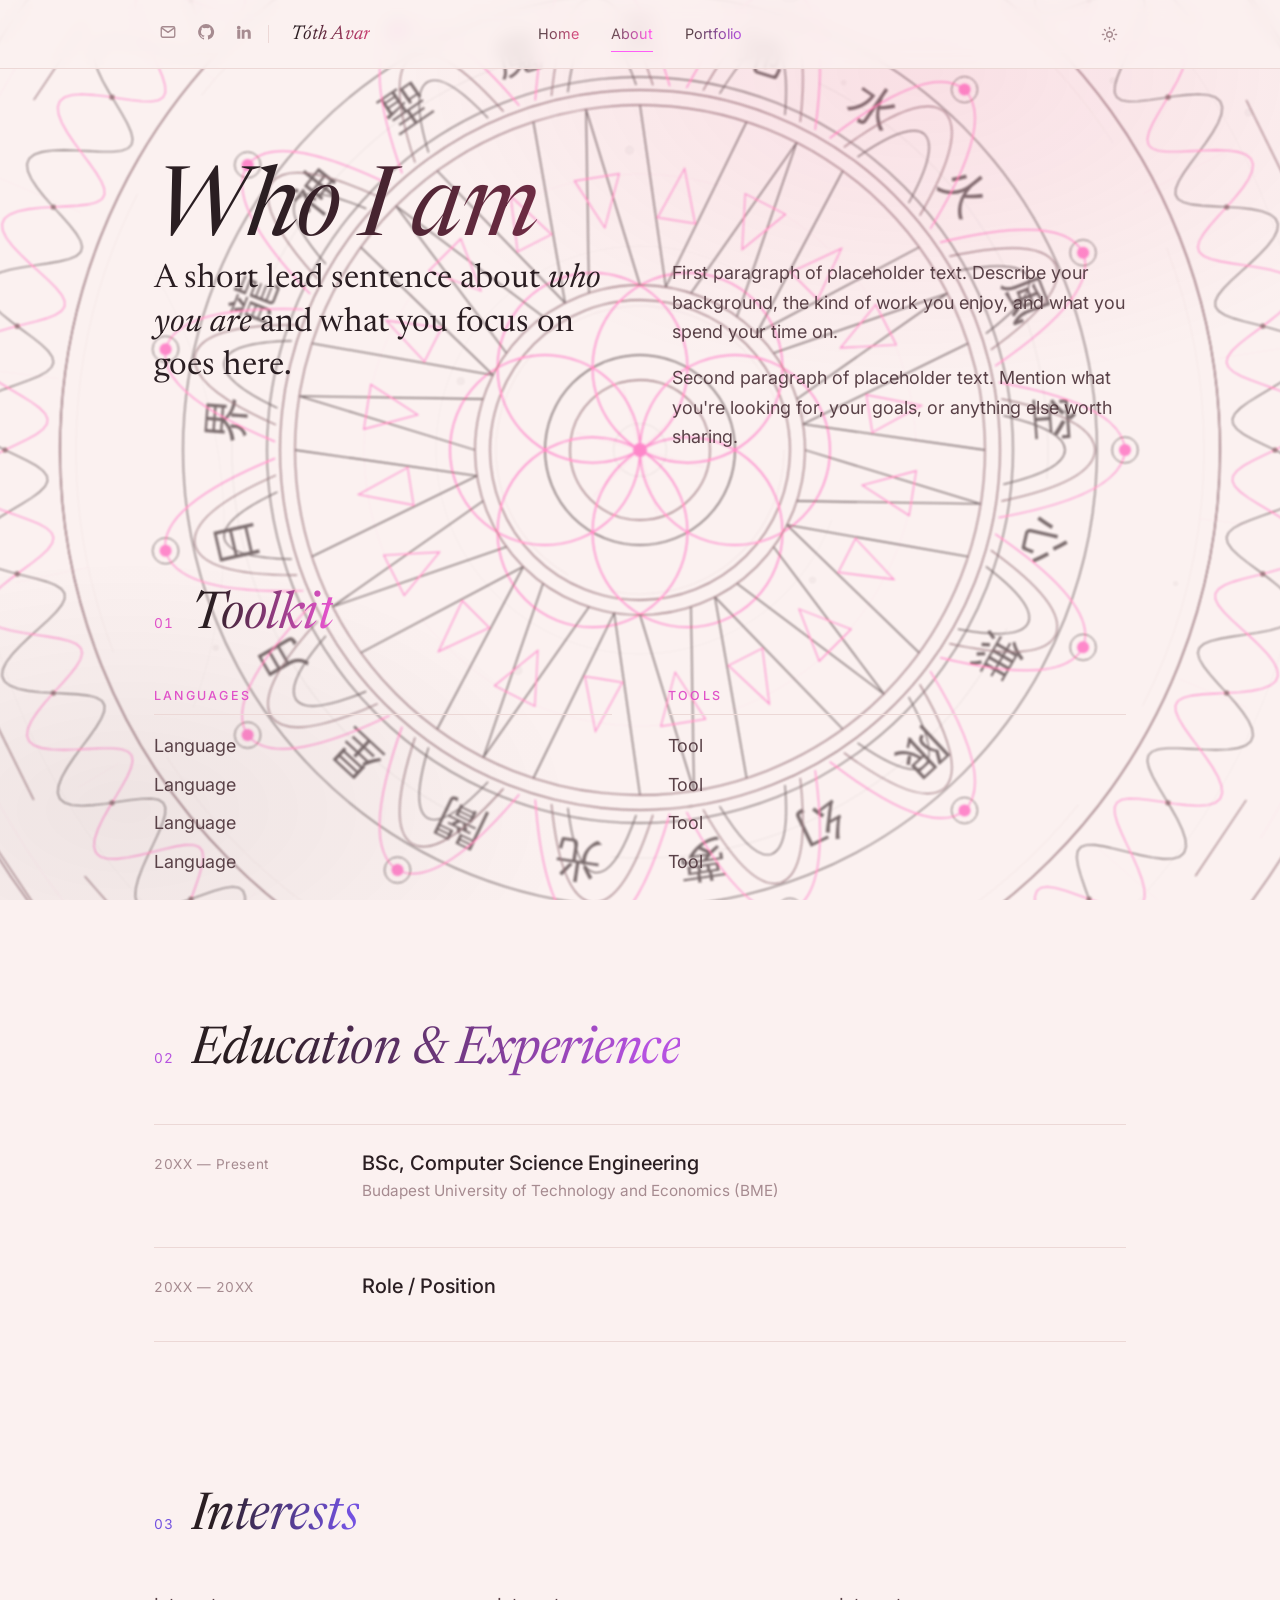
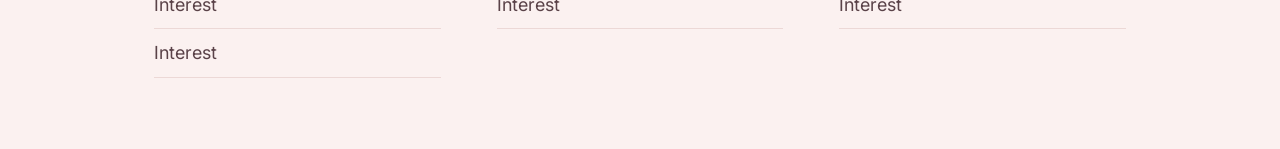
==== commit ad746dcd: "feat: soften mandala background and add real contact links - Add a light blur(1.2px) to the mandala/" ====
--- a/about.html
+++ b/about.html
@@ -60,7 +60,7 @@
         <!-- Quick contact links, kept to the left of the name. -->
         <ul class="header-contact" aria-label="Contact">
           <li>
-            <a href="mailto:you@example.com" aria-label="Email" title="you@example.com">
+            <a href="mailto:toth.avar@gmail.com" aria-label="Email" title="toth.avar@gmail.com">
               <svg viewBox="0 0 24 24" width="18" height="18" fill="none" stroke="currentColor" stroke-width="1.8"
                 stroke-linecap="round" stroke-linejoin="round" aria-hidden="true">
                 <rect x="3" y="5" width="18" height="14" rx="2" />
@@ -69,7 +69,7 @@
             </a>
           </li>
           <li>
-            <a href="https://github.com/" target="_blank" rel="noopener" aria-label="GitHub" title="GitHub">
+            <a href="https://github.com/Avarasd" target="_blank" rel="noopener" aria-label="GitHub" title="GitHub">
               <svg viewBox="0 0 24 24" width="18" height="18" fill="currentColor" aria-hidden="true">
                 <path
                   d="M12 1.5a10.5 10.5 0 0 0-3.32 20.47c.52.1.71-.23.71-.5v-1.76c-2.9.63-3.52-1.4-3.52-1.4-.47-1.2-1.16-1.52-1.16-1.52-.95-.65.07-.64.07-.64 1.05.08 1.6 1.08 1.6 1.08.94 1.6 2.46 1.14 3.06.87.1-.68.37-1.14.67-1.4-2.32-.26-4.76-1.16-4.76-5.16 0-1.14.4-2.07 1.08-2.8-.11-.26-.47-1.33.1-2.76 0 0 .88-.28 2.88 1.07a10 10 0 0 1 5.24 0c2-1.35 2.88-1.07 2.88-1.07.57 1.43.21 2.5.1 2.76.67.73 1.07 1.66 1.07 2.8 0 4.01-2.44 4.89-4.77 5.15.38.33.72.97.72 1.96v2.9c0 .28.19.61.72.5A10.5 10.5 0 0 0 12 1.5z" />
@@ -77,7 +77,8 @@
             </a>
           </li>
           <li>
-            <a href="https://www.linkedin.com/" target="_blank" rel="noopener" aria-label="LinkedIn" title="LinkedIn">
+            <a href="https://www.linkedin.com/in/avar-t%C3%B3th-58aa3b3b3/" target="_blank" rel="noopener"
+              aria-label="LinkedIn" title="LinkedIn">
               <svg viewBox="0 0 24 24" width="18" height="18" fill="currentColor" aria-hidden="true">
                 <path
                   d="M4.98 3.5a2.5 2.5 0 1 1 0 5 2.5 2.5 0 0 1 0-5zM3 9h4v12H3zM9 9h3.8v1.64h.05c.53-1 1.83-2.06 3.76-2.06C20.4 8.58 21 10.9 21 14.1V21h-4v-6.1c0-1.46-.03-3.34-2.03-3.34-2.03 0-2.34 1.59-2.34 3.23V21H9z" />
--- a/css/styles.css
+++ b/css/styles.css
@@ -221,12 +221,12 @@
    hue-rotate inside it is ANIMATED so the mandala's colors slowly cycle
    and drift from one tone to another over time. */
 [data-theme="light"] .mandala {
-  filter: sepia(0.5) saturate(3.4) hue-rotate(300deg) brightness(1.03);
+  filter: blur(1.2px) sepia(0.5) saturate(3.4) hue-rotate(300deg) brightness(1.03);
   animation: mandalaHueLight 54s linear infinite;
 }
 
 [data-theme="dark"] .mandala {
-  filter: invert(1) sepia(0.5) saturate(2.4) hue-rotate(300deg) brightness(0.95);
+  filter: blur(1.2px) invert(1) sepia(0.5) saturate(2.4) hue-rotate(300deg) brightness(0.95);
   animation: mandalaHueDark 64s linear infinite;
 }
 
@@ -234,13 +234,13 @@
    cycle — two animations run together (one drives transform, the other
    filter), so they don't conflict. */
 [data-theme="light"] .bg-accent {
-  filter: sepia(0.5) saturate(3.4) hue-rotate(300deg) brightness(1.03);
+  filter: blur(1.2px) sepia(0.5) saturate(3.4) hue-rotate(300deg) brightness(1.03);
   animation: bgDriftReverse 140s linear infinite,
     mandalaHueLight 54s linear infinite;
 }
 
 [data-theme="dark"] .bg-accent {
-  filter: invert(1) sepia(0.5) saturate(2.4) hue-rotate(300deg) brightness(0.95);
+  filter: blur(1.2px) invert(1) sepia(0.5) saturate(2.4) hue-rotate(300deg) brightness(0.95);
   animation: bgDriftReverse 140s linear infinite,
     mandalaHueDark 64s linear infinite;
 }
@@ -250,21 +250,21 @@
    The base retint (sepia/saturate/brightness) is kept constant. */
 @keyframes mandalaHueLight {
   from {
-    filter: sepia(0.5) saturate(3.4) hue-rotate(260deg) brightness(1.03);
+    filter: blur(1.2px) sepia(0.5) saturate(3.4) hue-rotate(260deg) brightness(1.03);
   }
 
   to {
-    filter: sepia(0.5) saturate(3.4) hue-rotate(620deg) brightness(1.03);
+    filter: blur(1.2px) sepia(0.5) saturate(3.4) hue-rotate(620deg) brightness(1.03);
   }
 }
 
 @keyframes mandalaHueDark {
   from {
-    filter: invert(1) sepia(0.5) saturate(2.4) hue-rotate(260deg) brightness(0.95);
+    filter: blur(1.2px) invert(1) sepia(0.5) saturate(2.4) hue-rotate(260deg) brightness(0.95);
   }
 
   to {
-    filter: invert(1) sepia(0.5) saturate(2.4) hue-rotate(620deg) brightness(0.95);
+    filter: blur(1.2px) invert(1) sepia(0.5) saturate(2.4) hue-rotate(620deg) brightness(0.95);
   }
 }
 
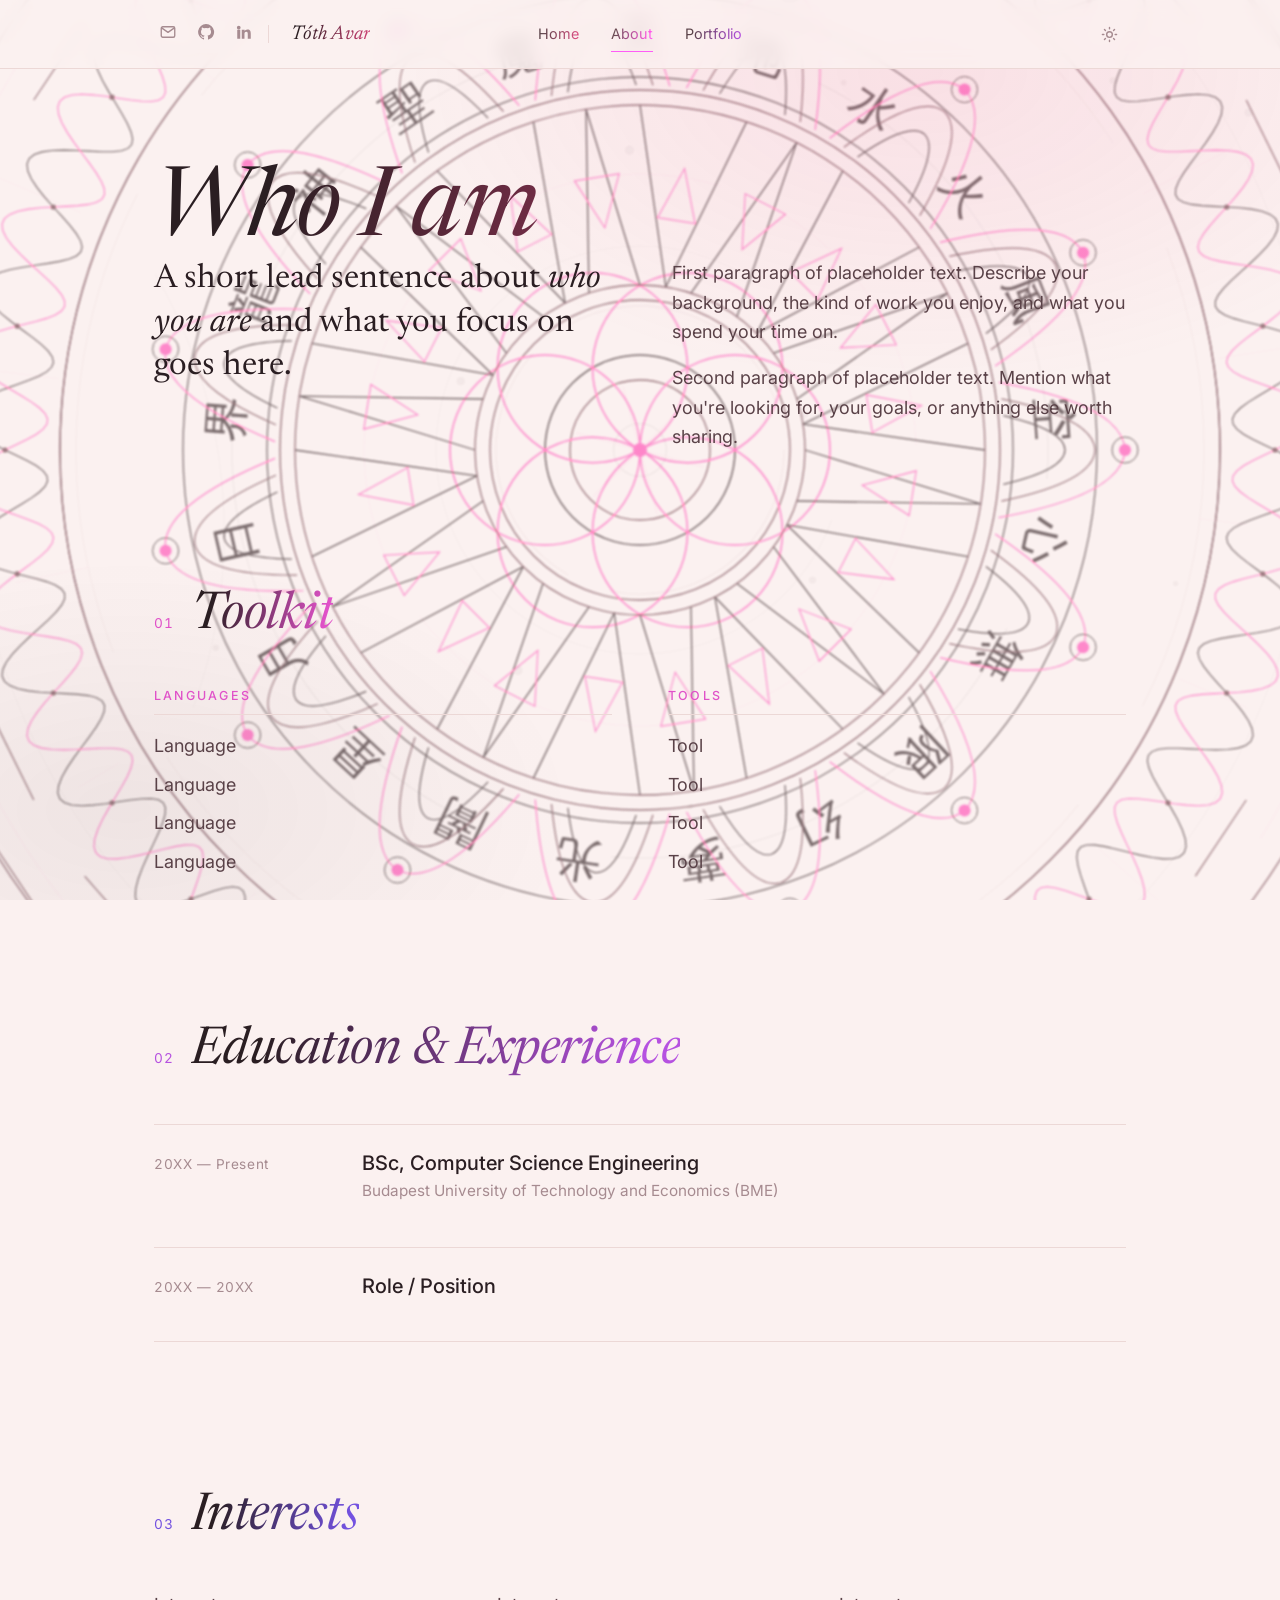
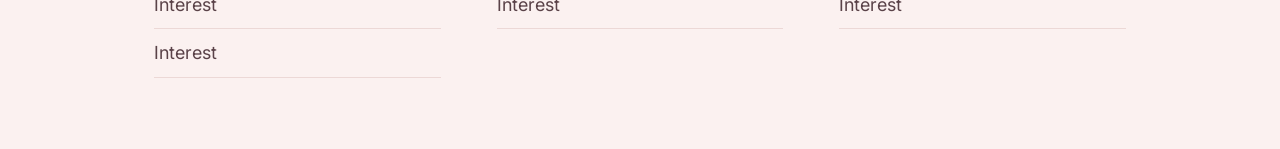
==== commit f6bd1209: "feat: copy email to clipboard from the envelope icon - Make the header envelope icon itself the copy" ====
--- a/about.html
+++ b/about.html
@@ -60,13 +60,16 @@
         <!-- Quick contact links, kept to the left of the name. -->
         <ul class="header-contact" aria-label="Contact">
           <li>
-            <a href="mailto:toth.avar@gmail.com" aria-label="Email" title="toth.avar@gmail.com">
+            <!-- The envelope icon copies the address on click (clearer than
+                 a separate copy icon). title/aria-label explain what it does. -->
+            <button type="button" class="copy-email" data-email="toth.avar@gmail.com" aria-label="Copy email address"
+              title="Copy email address">
               <svg viewBox="0 0 24 24" width="18" height="18" fill="none" stroke="currentColor" stroke-width="1.8"
                 stroke-linecap="round" stroke-linejoin="round" aria-hidden="true">
                 <rect x="3" y="5" width="18" height="14" rx="2" />
                 <path d="M3.5 6.5l8.5 6 8.5-6" />
               </svg>
-            </a>
+            </button>
           </li>
           <li>
             <a href="https://github.com/Avarasd" target="_blank" rel="noopener" aria-label="GitHub" title="GitHub">
@@ -86,6 +89,9 @@
             </a>
           </li>
         </ul>
+        <!-- Palette-matched confirmation shown briefly after copying the
+             email. role=status so it's announced to screen readers. -->
+        <span class="copy-toast" id="copy-toast" role="status" aria-live="polite"></span>
         <a class="brand gradient-text" href="index.html">
           Tóth Avar
         </a>
--- a/css/styles.css
+++ b/css/styles.css
@@ -558,43 +558,92 @@
 }
 
 /* Left cluster: quick contact icon links sit to the LEFT of the brand
-   name, then the name. Aligned to the start of its (left) grid column. */
+   name, then the name. Aligned to the start of its (left) grid column.
+   position: relative so the copy confirmation can anchor beneath it. */
 .header-left {
+  position: relative;
   display: flex;
   align-items: center;
   justify-content: flex-start;
   gap: clamp(0.75rem, 2vw, 1.4rem);
 }
 
+/* ---------- "Copied" confirmation ----------
+   A quiet little label that fades in just under the contact icons after
+   the email is copied, then fades out quickly. Deliberately NEUTRAL (not
+   the accent): a faint panel fill, hairline border and soft grey text, so
+   it reads as a subtle status note rather than a colorful popup. */
+.copy-toast {
+  position: absolute;
+  top: calc(100% + 0.35rem);
+  left: 0;
+  z-index: 60;
+  padding: 0.15rem 0.5rem;
+  font-size: 0.72rem;
+  letter-spacing: 0.04em;
+  white-space: nowrap;
+  color: var(--ink-soft);
+  background: color-mix(in srgb, var(--bg-alt) 92%, transparent);
+  border: 1px solid var(--line);
+  border-radius: 6px;
+  /* Hidden until .is-visible. */
+  opacity: 0;
+  pointer-events: none;
+  transition: opacity 0.2s var(--ease);
+}
+
+.copy-toast.is-visible {
+  opacity: 1;
+}
+
+@media (prefers-reduced-motion: reduce) {
+  .copy-toast {
+    transition: opacity 0.001s;
+  }
+}
+
 .header-contact {
   display: flex;
   align-items: center;
   gap: 0.65rem;
 }
 
-/* Small, muted icon links. They sit quietly next to the name and only
-   pick up the accent on hover/focus, so they add utility without
-   competing with the brand. */
-.header-contact a {
+/* Small, muted icon links/buttons. They sit quietly next to the name and
+   only pick up the accent on hover/focus, so they add utility without
+   competing with the brand. The copy-email button matches the links. */
+.header-contact a,
+.header-contact .copy-email {
   display: inline-flex;
   align-items: center;
   justify-content: center;
   color: var(--muted);
+  border: none;
+  background: none;
+  padding: 0.3rem;
   border-radius: 8px;
-  padding: 0.3rem;
+  cursor: pointer;
+  line-height: 0;
   transition: color 0.25s var(--ease), background-color 0.25s var(--ease),
     transform 0.25s var(--ease);
 }
 
-.header-contact a:hover {
+.header-contact a:hover,
+.header-contact .copy-email:hover {
   color: var(--accent);
   background-color: color-mix(in srgb, var(--accent) 10%, transparent);
   transform: translateY(-1px);
 }
 
-.header-contact a:focus-visible {
+.header-contact a:focus-visible,
+.header-contact .copy-email:focus-visible {
   outline: 2px solid var(--accent);
   outline-offset: 2px;
+}
+
+/* Brief confirm cue when the copy succeeds (JS toggles .copied) — a quiet
+   lift to the normal ink, not a bright accent flash. */
+.header-contact .copy-email.copied {
+  color: var(--ink);
 }
 
 /* A faint divider between the icons and the name. */
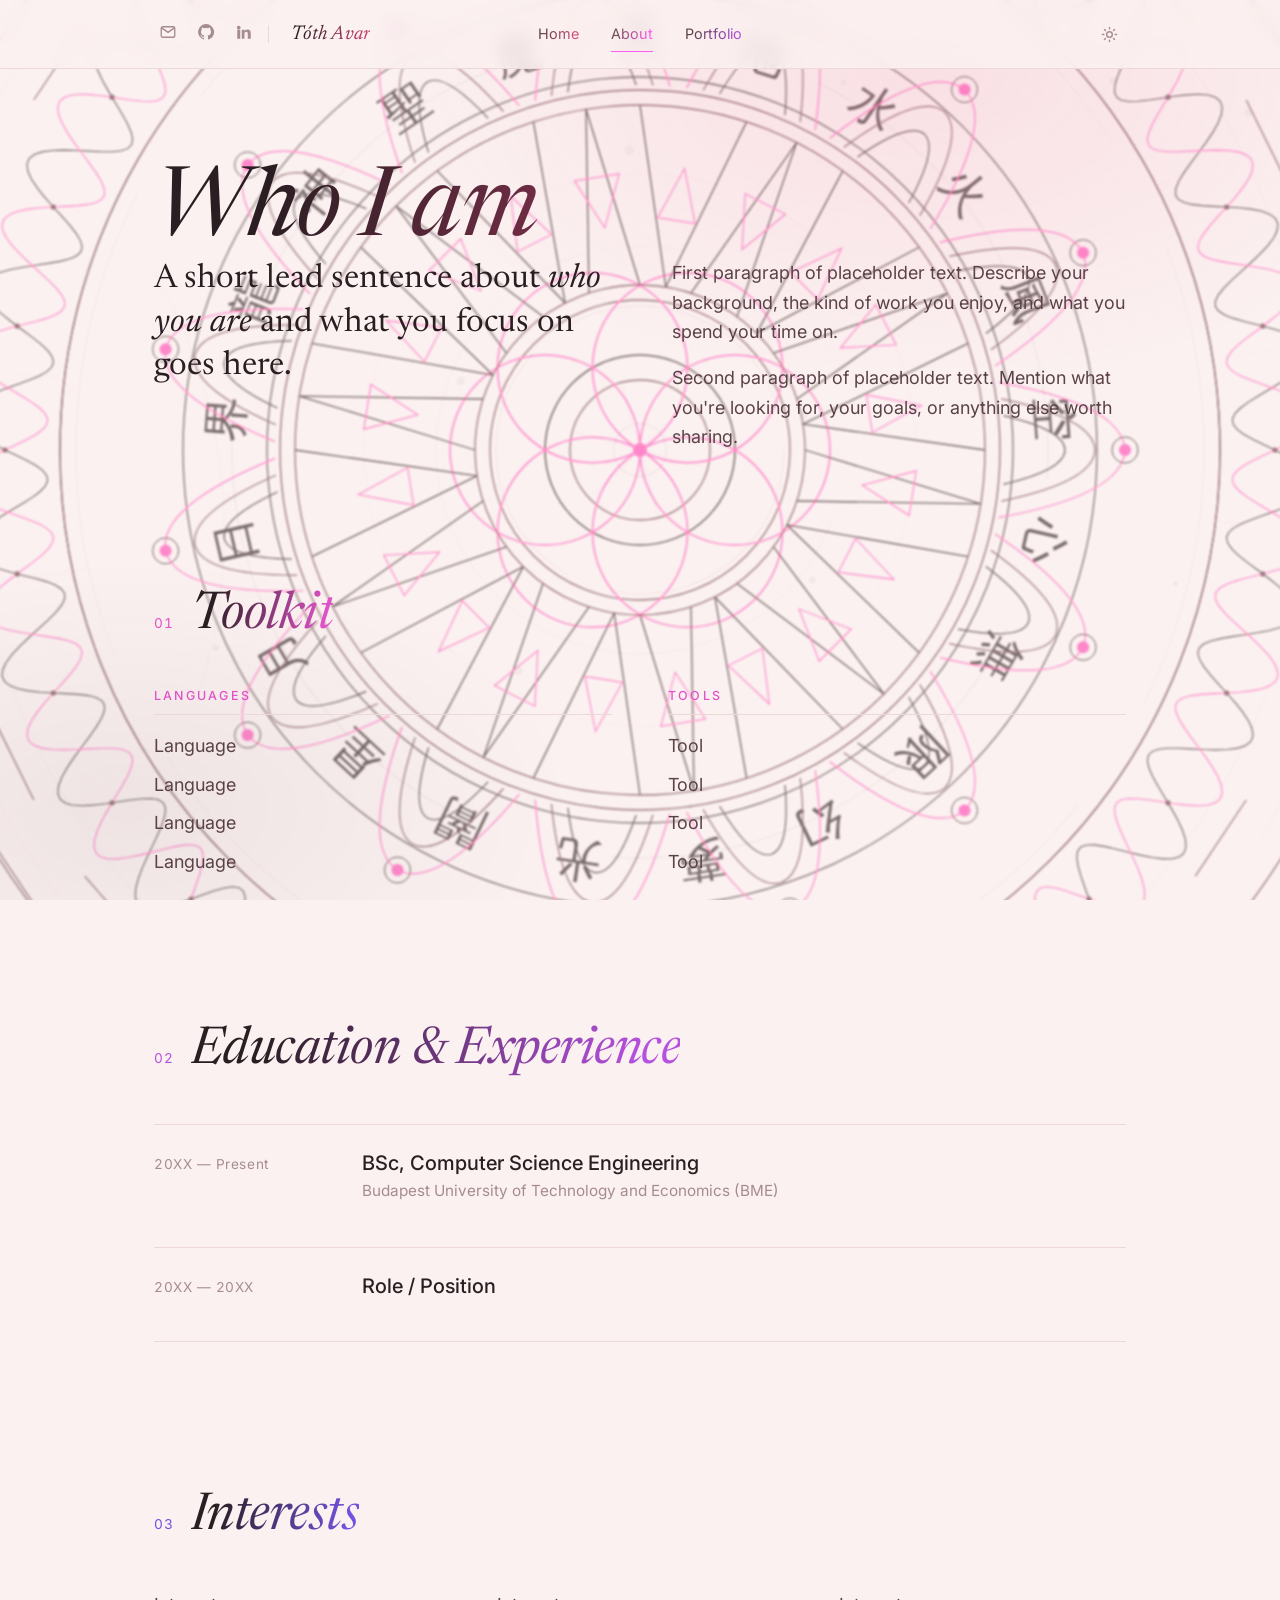
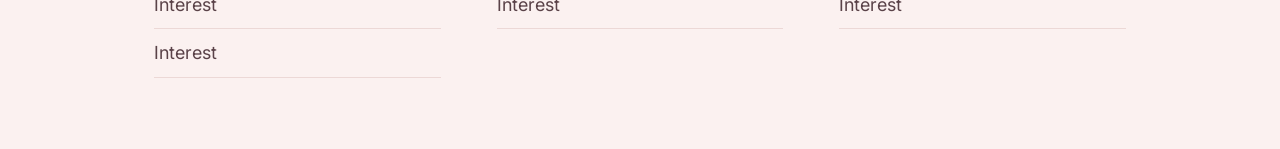
==== commit 12be265b: "Add mobile navigation and restructure header for phones Desktop view unchanged. On screens <=620px t" ====
--- a/about.html
+++ b/about.html
@@ -123,6 +123,62 @@
           </span>
         </span>
       </button>
+
+      <!-- Mobile menu button: only shown on narrow screens (CSS), where
+           the centered desktop nav is hidden. Toggles the slide-down
+           panel below the header. -->
+      <button type="button" id="nav-toggle" class="nav-toggle" aria-expanded="false" aria-controls="mobile-menu"
+        aria-label="Open menu" title="Menu">
+        <span class="nav-toggle-bars" aria-hidden="true">
+          <span></span>
+          <span></span>
+          <span></span>
+        </span>
+      </button>
+    </div>
+
+    <!-- Mobile navigation panel: the page links as large tappable rows,
+         plus the quick-contact links. Hidden on desktop; shown when the
+         hamburger is toggled on narrow screens. -->
+    <div class="mobile-menu" id="mobile-menu" hidden>
+      <nav class="mobile-nav" aria-label="Mobile primary">
+        <a href="index.html">Home</a>
+        <a href="about.html" aria-current="page">About</a>
+        <a href="portfolio.html">Portfolio</a>
+      </nav>
+      <ul class="mobile-contact" aria-label="Contact">
+        <li>
+          <button type="button" class="copy-email mobile-contact-link" data-email="toth.avar@gmail.com"
+            aria-label="Copy email address" title="Copy email address">
+            <svg viewBox="0 0 24 24" width="18" height="18" fill="none" stroke="currentColor" stroke-width="1.8"
+              stroke-linecap="round" stroke-linejoin="round" aria-hidden="true">
+              <rect x="3" y="5" width="18" height="14" rx="2" />
+              <path d="M3.5 6.5l8.5 6 8.5-6" />
+            </svg>
+            <span>Copy email</span>
+          </button>
+        </li>
+        <li>
+          <a class="mobile-contact-link" href="https://github.com/Avarasd" target="_blank" rel="noopener"
+            aria-label="GitHub">
+            <svg viewBox="0 0 24 24" width="18" height="18" fill="currentColor" aria-hidden="true">
+              <path
+                d="M12 1.5a10.5 10.5 0 0 0-3.32 20.47c.52.1.71-.23.71-.5v-1.76c-2.9.63-3.52-1.4-3.52-1.4-.47-1.2-1.16-1.52-1.16-1.52-.95-.65.07-.64.07-.64 1.05.08 1.6 1.08 1.6 1.08.94 1.6 2.46 1.14 3.06.87.1-.68.37-1.14.67-1.4-2.32-.26-4.76-1.16-4.76-5.16 0-1.14.4-2.07 1.08-2.8-.11-.26-.47-1.33.1-2.76 0 0 .88-.28 2.88 1.07a10 10 0 0 1 5.24 0c2-1.35 2.88-1.07 2.88-1.07.57 1.43.21 2.5.1 2.76.67.73 1.07 1.66 1.07 2.8 0 4.01-2.44 4.89-4.77 5.15.38.33.72.97.72 1.96v2.9c0 .28.19.61.72.5A10.5 10.5 0 0 0 12 1.5z" />
+            </svg>
+            <span>GitHub</span>
+          </a>
+        </li>
+        <li>
+          <a class="mobile-contact-link" href="https://www.linkedin.com/in/avar-t%C3%B3th-58aa3b3b3/" target="_blank"
+            rel="noopener" aria-label="LinkedIn">
+            <svg viewBox="0 0 24 24" width="18" height="18" fill="currentColor" aria-hidden="true">
+              <path
+                d="M4.98 3.5a2.5 2.5 0 1 1 0 5 2.5 2.5 0 0 1 0-5zM3 9h4v12H3zM9 9h3.8v1.64h.05c.53-1 1.83-2.06 3.76-2.06C20.4 8.58 21 10.9 21 14.1V21h-4v-6.1c0-1.46-.03-3.34-2.03-3.34-2.03 0-2.34 1.59-2.34 3.23V21H9z" />
+            </svg>
+            <span>LinkedIn</span>
+          </a>
+        </li>
+      </ul>
     </div>
   </header>
 
--- a/css/styles.css
+++ b/css/styles.css
@@ -1051,7 +1051,9 @@
 .project {
   position: relative;
   display: grid;
-  grid-template-columns: auto 1fr;
+  /* index · text content · media (image) */
+  grid-template-columns: auto 1fr clamp(180px, 26vw, 300px);
+  align-items: center;
   gap: clamp(1rem, 4vw, 3rem);
   padding: clamp(1.5rem, 3.5vh, 2.4rem) clamp(1.1rem, 2.5vw, 2rem);
   /* squircle: large smooth radius */
@@ -1230,7 +1232,6 @@
   font-size: 0.85rem;
   color: var(--muted);
   font-variant-numeric: tabular-nums;
-  padding-top: 0.4rem;
 }
 
 .project-title {
@@ -1275,33 +1276,232 @@
   --proj-hue: calc(var(--accent-hue) + 90);
 }
 
-.project-meta {
-  font-size: 0.85rem;
-  letter-spacing: 0.04em;
-  text-transform: uppercase;
-  color: var(--muted);
-  margin-bottom: 1rem;
-}
-
 .project-desc {
   max-width: 60ch;
+  margin-bottom: 1.1rem;
   color: var(--ink-soft);
 }
 
-.project-tags {
+/* ---- Project image ----
+   A squircle thumbnail on the right of each card. The wrapper carries a
+   faint palette-tinted placeholder so an as-yet-missing screenshot still
+   reads as an intentional image slot (the <img> removes itself on error
+   via onerror, leaving this backdrop). */
+.project-media {
+  position: relative;
+  align-self: center;
+  aspect-ratio: 16 / 10;
+  border-radius: 16px;
+  overflow: hidden;
+  background:
+    linear-gradient(135deg,
+      color-mix(in srgb, var(--accent) 12%, transparent),
+      color-mix(in srgb, var(--ink) 6%, transparent));
+  border: 1px solid var(--line);
+}
+
+/* JS adds .is-zoomable once a working image is present → the media reads
+   as clickable (click / Enter / Space opens the lightbox). */
+.project-media.is-zoomable {
+  cursor: zoom-in;
+}
+
+.project-media.is-zoomable:focus-visible {
+  outline: 2px solid var(--accent);
+  outline-offset: 3px;
+}
+
+/* A small "expand" glyph in the corner hints the image can be opened. It
+   fades in on hover / focus so it doesn't clutter the resting card. */
+.project-media.is-zoomable::after {
+  content: "";
+  position: absolute;
+  top: 0.55rem;
+  right: 0.55rem;
+  width: 1.5rem;
+  height: 1.5rem;
+  border-radius: 7px;
+  background: color-mix(in srgb, var(--bg) 70%, transparent) url("data:image/svg+xml;utf8,<svg xmlns='http://www.w3.org/2000/svg' viewBox='0 0 24 24' fill='none' stroke='%23808080' stroke-width='2' stroke-linecap='round' stroke-linejoin='round'><path d='M9 3H3v6M15 3h6v6M9 21H3v-6M15 21h6v-6'/></svg>") center / 0.95rem no-repeat;
+  backdrop-filter: blur(2px);
+  opacity: 0;
+  transition: opacity 0.3s var(--ease);
+  pointer-events: none;
+}
+
+.project:hover .project-media.is-zoomable::after,
+.project-media.is-zoomable:focus-visible::after {
+  opacity: 0.9;
+}
+
+.project-media img {
+  display: block;
+  width: 100%;
+  height: 100%;
+  object-fit: cover;
+  /* Rest state: slightly dampened so the image sits INTO the palette
+     rather than popping as a hard rectangle. On hover it lifts to full
+     color and clarity. Per-theme tuning below. */
+  opacity: 0.9;
+  transition: opacity 0.45s var(--ease), filter 0.45s var(--ease),
+    transform 0.6s var(--ease);
+}
+
+[data-theme="light"] .project-media img {
+  filter: saturate(0.82) brightness(1.04) contrast(0.96);
+}
+
+[data-theme="dark"] .project-media img {
+  filter: saturate(0.8) brightness(0.95);
+}
+
+.project:hover .project-media img,
+.project:focus-within .project-media img {
+  opacity: 1;
+  filter: none;
+  transform: scale(1.03);
+}
+
+/* ---------- Lightbox (click-to-zoom) ----------
+   One overlay per page, injected by JS. No tinted backdrop — the page
+   behind is simply blurred heavily so the enlarged image reads clean. */
+.lightbox {
+  position: fixed;
+  inset: 0;
+  z-index: 200;
   display: flex;
-  flex-wrap: wrap;
-  gap: 0.5rem;
-  margin: 1.25rem 0;
-}
-
-.project-tags li {
-  font-size: 0.78rem;
-  letter-spacing: 0.03em;
-  padding: 0.25rem 0.7rem;
-  border: 1px solid var(--line);
-  border-radius: 100px;
-  color: var(--ink-soft);
+  flex-direction: column;
+  align-items: center;
+  justify-content: center;
+  gap: 1rem;
+  padding: clamp(1.5rem, 5vw, 4rem);
+  /* Barely-there dim so pale images still have an edge; the real work
+     is done by a strong blur of whatever sits behind. */
+  background: color-mix(in srgb, var(--bg) 8%, transparent);
+  backdrop-filter: blur(22px) saturate(1.05);
+  -webkit-backdrop-filter: blur(22px) saturate(1.05);
+  opacity: 0;
+  visibility: hidden;
+  transition: opacity 0.3s var(--ease), visibility 0.3s var(--ease);
+}
+
+.lightbox.is-open {
+  opacity: 1;
+  visibility: visible;
+}
+
+.lightbox-figure {
+  margin: 0;
+  max-width: min(1000px, 100%);
+  max-height: 100%;
+  display: flex;
+  flex-direction: column;
+  align-items: center;
+  gap: 0.9rem;
+  transform: scale(0.96);
+  transition: transform 0.3s var(--ease);
+}
+
+.lightbox.is-open .lightbox-figure {
+  transform: scale(1);
+}
+
+.lightbox-img {
+  display: block;
+  max-width: 100%;
+  max-height: 78vh;
+  object-fit: contain;
+  border-radius: 14px;
+  border: 1px solid color-mix(in srgb, var(--accent) 30%, transparent);
+  box-shadow: 0 24px 60px -24px color-mix(in srgb, var(--ink) 45%, transparent);
+  background: var(--bg);
+}
+
+/* Caption uses the site's eyebrow idiom: small uppercase letter-spaced
+   sans in the accent hue, so it reads as a label rather than a quote. */
+.lightbox-caption {
+  /* Clear the image's downward drop-shadow so the label reads against the
+     blurred page, not the dark falloff beneath the frame. */
+  margin: 20px 0 0;
+  font-size: 0.74rem;
+  font-weight: 500;
+  letter-spacing: 0.22em;
+  text-transform: uppercase;
+  color: var(--accent);
+  text-align: center;
+  max-width: 60ch;
+}
+
+/* Close button — a thin-ringed circular mark that echoes the delicate
+   line-art of the inspiration pieces. Palette-driven, so it reads warm
+   in light mode and inverts cleanly in dark mode (see overrides below). */
+.lightbox-close {
+  position: absolute;
+  top: clamp(1rem, 3vw, 2rem);
+  right: clamp(1rem, 3vw, 2rem);
+  width: 46px;
+  height: 46px;
+  display: inline-flex;
+  align-items: center;
+  justify-content: center;
+  padding: 0;
+  border: 1px solid color-mix(in srgb, var(--accent) 55%, transparent);
+  border-radius: 50%;
+  background: color-mix(in srgb, var(--bg) 70%, transparent);
+  color: var(--accent);
+  font-size: 1.15rem;
+  line-height: 1;
+  cursor: pointer;
+  box-shadow: 0 0 0 0 color-mix(in srgb, var(--accent) 40%, transparent);
+  transition: background-color 0.25s var(--ease), color 0.25s var(--ease),
+    border-color 0.25s var(--ease), box-shadow 0.3s var(--ease),
+    transform 0.3s var(--ease);
+}
+
+.lightbox-close:hover {
+  background: var(--accent);
+  color: var(--bg);
+  border-color: var(--accent);
+  box-shadow: 0 0 0 6px color-mix(in srgb, var(--accent) 18%, transparent);
+  transform: rotate(90deg);
+}
+
+.lightbox-close:focus-visible {
+  outline: 2px solid var(--accent);
+  outline-offset: 3px;
+}
+
+/* Dark mode: a quieter ink-backed disc with the accent as the glyph,
+   nodding to the etched-on-black feel of the dark inspiration image. */
+[data-theme="dark"] .lightbox-close {
+  border-color: color-mix(in srgb, var(--accent) 45%, var(--line));
+  /* Solid lifted-black disc with a faint oxblood wash — crisp against the
+     blur and firmly in the gothic palette, rather than a muddy grey veil. */
+  background: color-mix(in srgb, var(--bg-alt) 92%, var(--accent));
+  color: var(--accent);
+}
+
+[data-theme="dark"] .lightbox-close:hover {
+  background: var(--accent);
+  color: var(--ink);
+  border-color: var(--accent);
+  box-shadow: 0 0 0 6px color-mix(in srgb, var(--accent) 22%, transparent);
+}
+
+@media (prefers-reduced-motion: reduce) {
+
+  .lightbox,
+  .lightbox-figure {
+    transition: none;
+  }
+
+  .lightbox-figure,
+  .lightbox.is-open .lightbox-figure {
+    transform: none;
+  }
+
+  .lightbox-close:hover {
+    transform: none;
+  }
 }
 
 .project-links {
@@ -1321,6 +1521,20 @@
   color: var(--accent-3);
 }
 
+/* Tablet: image drops under the text so the card doesn't get cramped. */
+@media (max-width: 820px) {
+  .project {
+    grid-template-columns: auto 1fr;
+    align-items: start;
+  }
+
+  .project-media {
+    grid-column: 1 / -1;
+    width: 100%;
+    max-width: 420px;
+  }
+}
+
 @media (max-width: 560px) {
   .project {
     grid-template-columns: 1fr;
@@ -1328,6 +1542,10 @@
 
   .project-index {
     display: none;
+  }
+
+  .project-media {
+    max-width: none;
   }
 }
 
@@ -1342,8 +1560,7 @@
   font-size: 0.78rem;
   letter-spacing: 0.18em;
   text-transform: uppercase;
-  /* Match the Toolkit section's own accent (same color as the header
-     and the "03" number above). */
+  /* Match the Toolkit section's own accent. */
   color: var(--sec-accent);
   margin-bottom: 1rem;
   padding-bottom: 0.75rem;
@@ -1508,14 +1725,6 @@
 
 .project:hover .project-title {
   transform: translateX(8px);
-}
-
-.project-tags li {
-  transition: border-color 0.3s var(--ease), color 0.3s var(--ease);
-}
-
-.project:hover .project-tags li {
-  border-color: var(--muted);
 }
 
 /* Brand mark subtle shift on hover */
@@ -1608,6 +1817,17 @@
 
   .project:hover {
     transform: none;
+  }
+
+  /* Don't add motion to the project image; keep it fully clear and still
+     (the GIF's own animation can't be paused from CSS, but we avoid the
+     extra zoom/opacity transition). */
+  .project-media img,
+  .project:hover .project-media img,
+  .project:focus-within .project-media img {
+    opacity: 1;
+    transform: none;
+    transition: none;
   }
 
   .bubble {
@@ -1705,4 +1925,294 @@
     transform: none;
     filter: none;
   }
+}
+
+/* ============================================================
+   Mobile header + navigation (phones only, <= 620px)
+   ------------------------------------------------------------
+   The desktop header is a 3-zone grid (contact+brand / centered nav /
+   theme toggle) and the centered nav is already hidden below 620px.
+   On a phone that left the brand + three contact icons crammed on the
+   left with NO way to switch pages. These rules add a hamburger button
+   and a slide-down menu panel, and restructure the top bar for small
+   screens. Everything here is either a brand-new selector (.nav-toggle,
+   .mobile-menu, ...) that doesn't exist in the desktop layout, or lives
+   inside a (max-width: 620px) media query — so the desktop view is
+   untouched.
+   ============================================================ */
+
+/* The hamburger button and the mobile menu panel do not exist in the
+   desktop design: hide them until the narrow-screen media query opts
+   them back in. */
+.nav-toggle {
+  display: none;
+}
+
+.mobile-menu {
+  display: none;
+}
+
+/* The slide-down panel is positioned/animated by the mobile media query;
+   when the markup carries [hidden] it stays fully removed. */
+.mobile-menu[hidden] {
+  display: none;
+}
+
+@media (max-width: 620px) {
+
+  /* ----- Top bar: brand on the left, controls on the right -----
+     Drop the 3-column desktop grid (which centered the now-hidden nav)
+     for a simple two-end flex row: the brand reads as the anchor, the
+     theme toggle and hamburger sit together on the right. */
+  .header-inner {
+    display: flex;
+    align-items: center;
+    justify-content: space-between;
+    gap: 0.75rem;
+    height: 60px;
+  }
+
+  /* The inline contact-icon cluster + its divider made the little bar
+     look busy and unstructured. On phones those links move INTO the
+     slide-down menu instead, so hide the header copy here. */
+  .header-left .header-contact {
+    display: none;
+  }
+
+  /* With the contact icons gone, the left cluster is just the brand. */
+  .header-left {
+    gap: 0;
+  }
+
+  .brand {
+    font-size: 1.2rem;
+  }
+
+  /* Group the theme toggle and the hamburger together at the right end. */
+  .theme-toggle {
+    justify-self: auto;
+  }
+
+  /* ----- Hamburger button ----- */
+  .nav-toggle {
+    display: inline-flex;
+    align-items: center;
+    justify-content: center;
+    width: 38px;
+    height: 38px;
+    padding: 0;
+    border: none;
+    background: none;
+    color: var(--ink-soft);
+    cursor: pointer;
+    border-radius: 9px;
+    transition: color 0.25s var(--ease), background-color 0.25s var(--ease);
+  }
+
+  .nav-toggle:hover {
+    color: var(--accent);
+    background-color: color-mix(in srgb, var(--accent) 10%, transparent);
+  }
+
+  .nav-toggle:focus-visible {
+    outline: 2px solid var(--accent);
+    outline-offset: 2px;
+  }
+
+  /* Three bars that morph into an X when the menu is open. */
+  .nav-toggle-bars {
+    position: relative;
+    display: block;
+    width: 20px;
+    height: 14px;
+  }
+
+  .nav-toggle-bars span {
+    position: absolute;
+    left: 0;
+    width: 100%;
+    height: 2px;
+    border-radius: 2px;
+    background: currentColor;
+    transition: transform 0.3s var(--ease), opacity 0.2s var(--ease),
+      top 0.3s var(--ease);
+  }
+
+  .nav-toggle-bars span:nth-child(1) {
+    top: 0;
+  }
+
+  .nav-toggle-bars span:nth-child(2) {
+    top: 6px;
+  }
+
+  .nav-toggle-bars span:nth-child(3) {
+    top: 12px;
+  }
+
+  /* Open state: top + bottom bars cross, middle fades out. */
+  .nav-toggle[aria-expanded="true"] .nav-toggle-bars span:nth-child(1) {
+    top: 6px;
+    transform: rotate(45deg);
+  }
+
+  .nav-toggle[aria-expanded="true"] .nav-toggle-bars span:nth-child(2) {
+    opacity: 0;
+  }
+
+  .nav-toggle[aria-expanded="true"] .nav-toggle-bars span:nth-child(3) {
+    top: 6px;
+    transform: rotate(-45deg);
+  }
+
+  /* ----- Slide-down menu panel -----
+     Sits directly under the sticky header. Matches the header's frosted
+     look (translucent bg + blur) so it reads as an extension of the bar.
+     Collapsed by default via max-height:0; .is-open animates it open. */
+  .mobile-menu {
+    display: block;
+    overflow: hidden;
+    max-height: 0;
+    border-bottom: 1px solid transparent;
+    background: color-mix(in srgb, var(--bg) 92%, transparent);
+    backdrop-filter: saturate(140%) blur(8px);
+    -webkit-backdrop-filter: saturate(140%) blur(8px);
+    transition: max-height 0.38s var(--ease), border-color 0.38s var(--ease);
+  }
+
+  /* [hidden] is removed by JS as soon as the panel can animate; keep the
+     attribute selector harmless here so a no-JS load just stays closed. */
+  .mobile-menu[hidden] {
+    display: block;
+    max-height: 0;
+  }
+
+  .mobile-menu.is-open {
+    max-height: 70vh;
+    border-bottom-color: var(--line);
+  }
+
+  /* ----- Page links: big tappable rows ----- */
+  .mobile-nav {
+    display: flex;
+    flex-direction: column;
+    padding: 0.5rem var(--gutter) 0.75rem;
+  }
+
+  .mobile-nav a {
+    --link-accent: hsl(var(--accent-hue) 70% 60%);
+    display: block;
+    padding: 0.95rem 0.25rem;
+    font-family: var(--serif);
+    font-style: italic;
+    font-size: 1.6rem;
+    line-height: 1;
+    border-bottom: 1px solid var(--line);
+    /* Same forward hue ramp as the desktop nav so the menu flows through
+       the identical color journey (pink -> orchid -> violet). */
+    background-image: linear-gradient(100deg,
+        var(--ink-soft) 20%,
+        var(--link-accent) 95%);
+    -webkit-background-clip: text;
+    background-clip: text;
+    color: transparent;
+    padding-top: 0.95rem;
+    transition: filter 0.25s var(--ease), padding-left 0.25s var(--ease);
+  }
+
+  .mobile-nav a:nth-child(2) {
+    --link-accent: hsl(calc(var(--accent-hue) + 332) 70% 60%);
+  }
+
+  .mobile-nav a:nth-child(3) {
+    --link-accent: hsl(calc(var(--accent-hue) + 304) 70% 60%);
+  }
+
+  .mobile-nav a:last-child {
+    border-bottom: none;
+  }
+
+  .mobile-nav a:hover,
+  .mobile-nav a:focus-visible {
+    filter: brightness(1.18) saturate(1.1);
+    padding-left: 0.6rem;
+    outline: none;
+  }
+
+  /* The current page row reads as selected: brightened, with a small
+     accent tick to its left. */
+  .mobile-nav a[aria-current="page"] {
+    filter: brightness(1.18) saturate(1.1);
+    padding-left: 0.6rem;
+    position: relative;
+  }
+
+  .mobile-nav a[aria-current="page"]::before {
+    content: "";
+    position: absolute;
+    left: 0;
+    top: 50%;
+    transform: translateY(-50%);
+    width: 3px;
+    height: 1.1em;
+    border-radius: 2px;
+    background: var(--link-accent);
+  }
+
+  /* ----- Contact row at the bottom of the menu ----- */
+  .mobile-contact {
+    display: flex;
+    flex-wrap: wrap;
+    gap: 0.4rem 1.25rem;
+    padding: 0.25rem var(--gutter) 1.1rem;
+  }
+
+  .mobile-contact-link {
+    display: inline-flex;
+    align-items: center;
+    gap: 0.5rem;
+    padding: 0.5rem 0.1rem;
+    border: none;
+    background: none;
+    cursor: pointer;
+    color: var(--muted);
+    font-family: var(--sans);
+    font-size: 0.82rem;
+    letter-spacing: 0.08em;
+    text-transform: uppercase;
+    transition: color 0.25s var(--ease);
+  }
+
+  .mobile-contact-link:hover,
+  .mobile-contact-link:focus-visible {
+    color: var(--accent);
+    outline: none;
+  }
+
+  /* Keep the quiet "Copied" confirmation sensible inside the menu. */
+  .mobile-contact-link.copied {
+    color: var(--ink);
+  }
+
+  /* Tighten the content top padding a touch — on a phone the hero no
+     longer needs the big desktop lead-in and this keeps the first screen
+     from feeling empty under the taller interactive header. */
+  .hero {
+    padding-top: clamp(2.5rem, 8vh, 4rem);
+  }
+
+  .page-head {
+    padding-top: clamp(2rem, 7vh, 4rem);
+  }
+}
+
+/* Reduced-motion: the hamburger morph and the panel slide are motion;
+   neutralise them (the panel still opens/closes, just without the
+   animated height/transform). */
+@media (max-width: 620px) and (prefers-reduced-motion: reduce) {
+
+  .nav-toggle-bars span,
+  .mobile-menu {
+    transition: none;
+  }
 }
